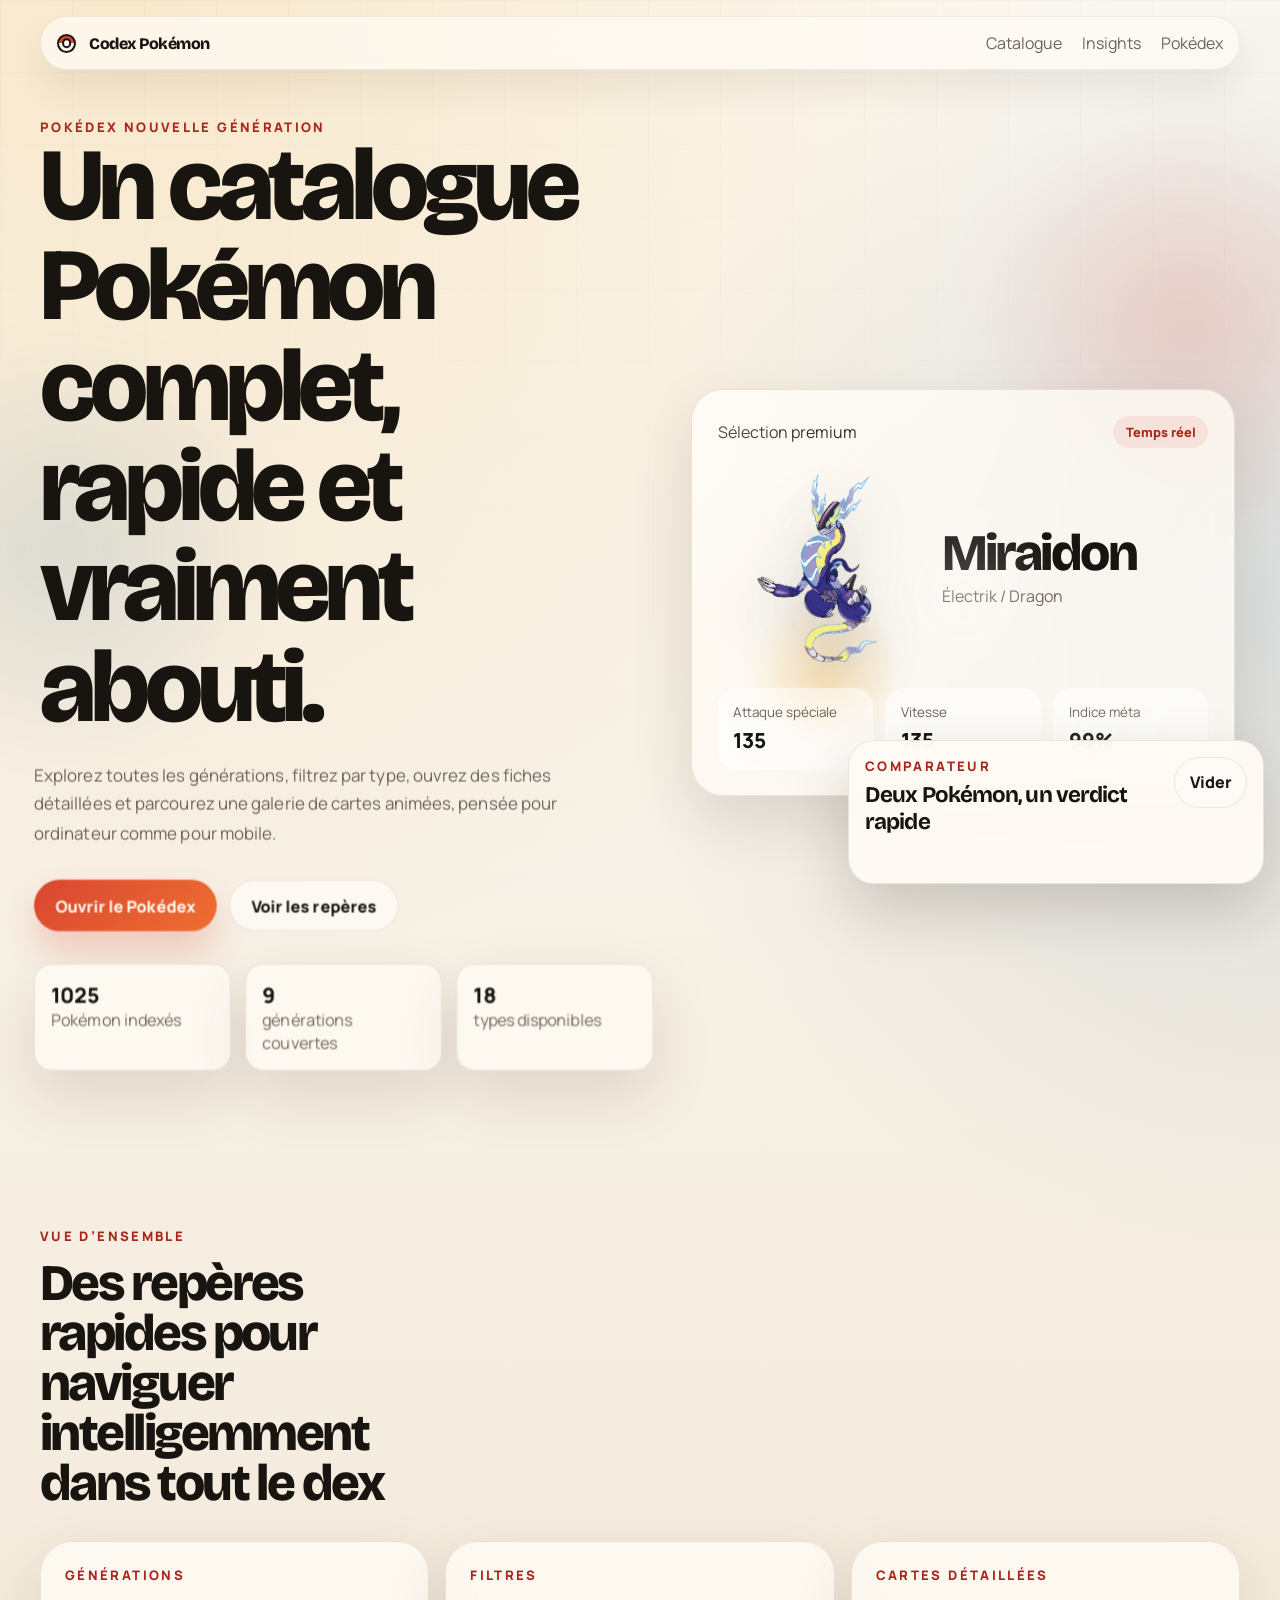
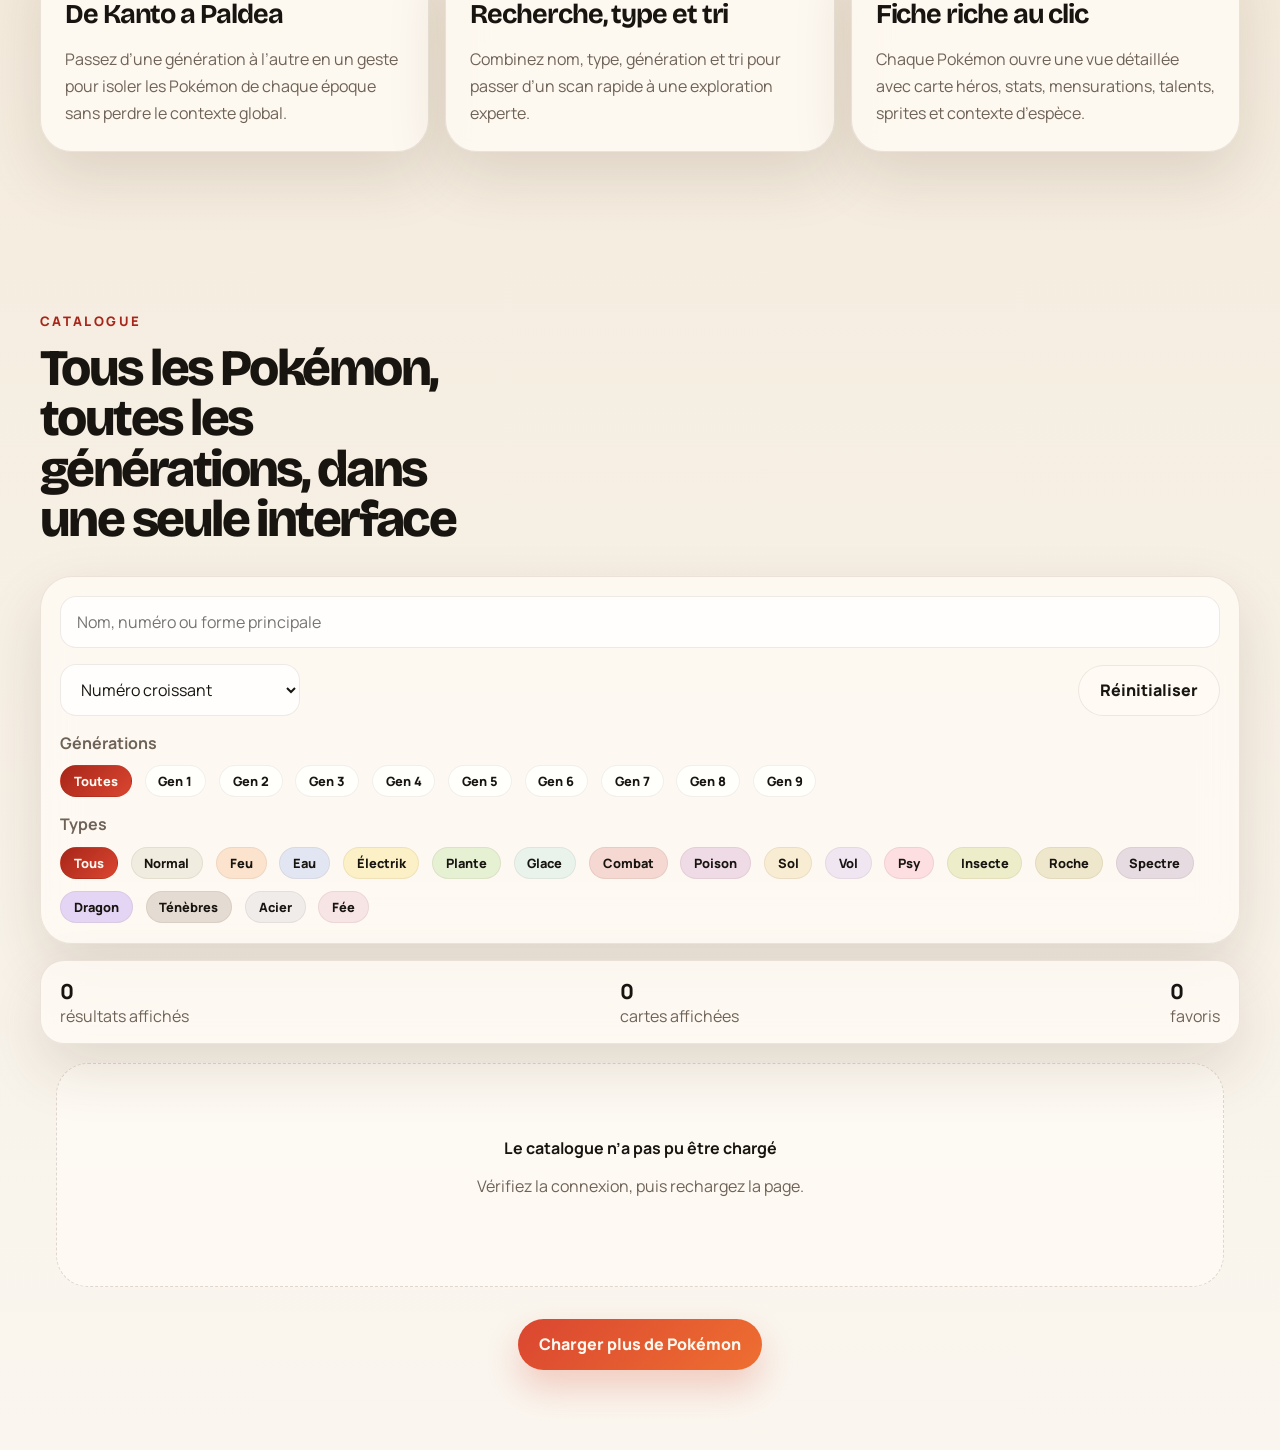
==== Codex/index.html @ c7357fcc "Add files via upload" ====
<!DOCTYPE html>
<html lang="fr">
  <head>
    <meta charset="UTF-8" />
    <meta name="viewport" content="width=device-width, initial-scale=1.0" />
    <title>Codex Pokémon</title>
    <meta
      name="description"
      content="Codex Pokémon est un Pokédex moderne, animé et responsive pour explorer tous les Pokémon de toutes les générations."
    />
    <link rel="preconnect" href="https://fonts.googleapis.com" />
    <link rel="preconnect" href="https://fonts.gstatic.com" crossorigin />
    <link
      href="https://fonts.googleapis.com/css2?family=Bricolage+Grotesque:wght@400;500;600;700;800&family=Manrope:wght@400;500;600;700;800&display=swap"
      rel="stylesheet"
    />
    <link rel="stylesheet" href="./styles.css" />
  </head>
  <body>
    <div class="page-shell">
      <div class="bg-orb orb-a" aria-hidden="true"></div>
      <div class="bg-orb orb-b" aria-hidden="true"></div>
      <div class="bg-mesh" aria-hidden="true"></div>

      <header class="topbar">
        <a class="brand" href="#hero" aria-label="Retour en haut">
          <span class="brand-ball" aria-hidden="true"></span>
          <span>Codex Pokémon</span>
        </a>

        <nav class="topnav" aria-label="Navigation principale">
          <a href="#catalogue">Catalogue</a>
          <a href="#insights">Insights</a>
          <a href="#pokedex-app">Pokédex</a>
        </nav>
      </header>

      <main>
        <section class="hero section" id="hero">
          <div class="hero-copy reveal">
            <p class="eyebrow">Pokédex nouvelle génération</p>
            <h1>Un catalogue Pokémon complet, rapide et vraiment abouti.</h1>
            <p class="hero-text">
              Explorez toutes les générations, filtrez par type, ouvrez des
              fiches détaillées et parcourez une galerie de cartes animées,
              pensée pour ordinateur comme pour mobile.
            </p>

            <div class="hero-actions">
              <a class="button button-primary" href="#pokedex-app">Ouvrir le Pokédex</a>
              <a class="button button-secondary" href="#insights">Voir les repères</a>
            </div>

            <div class="hero-metrics" id="hero-metrics">
              <article>
                <strong id="metric-total">1025</strong>
                <span>Pokémon indexés</span>
              </article>
              <article>
                <strong>9</strong>
                <span>générations couvertes</span>
              </article>
              <article>
                <strong>18</strong>
                <span>types disponibles</span>
              </article>
            </div>
          </div>

          <div class="hero-panel reveal reveal-delay">
            <div class="hero-card">
              <div class="hero-card-top">
                <p>Sélection premium</p>
                <span class="status-pill">Temps réel</span>
              </div>
              <div class="hero-feature">
                <img
                  id="hero-feature-art"
                  src="./assets/pokemon/1008.png"
                  alt="Miraidon"
                  loading="eager"
                  decoding="async"
                />
                <div>
                  <h2 id="hero-feature-name">Miraidon</h2>
                  <p id="hero-feature-types">Électrik / Dragon</p>
                </div>
              </div>
              <div class="hero-stats" id="hero-feature-stats">
                <div>
                  <span>Attaque spéciale</span>
                  <strong>135</strong>
                </div>
                <div>
                  <span>Vitesse</span>
                  <strong>135</strong>
                </div>
                <div>
                  <span>Indice méta</span>
                  <strong>99%</strong>
                </div>
              </div>
            </div>
          </div>
        </section>

        <section class="section insights" id="insights">
          <div class="section-heading reveal">
            <p class="eyebrow">Vue d’ensemble</p>
            <h2>Des repères rapides pour naviguer intelligemment dans tout le dex</h2>
          </div>

          <div class="insight-grid">
            <article class="insight-card reveal">
              <p class="insight-label">Générations</p>
              <h3>De Kanto a Paldea</h3>
              <p>
                Passez d’une génération à l’autre en un geste pour isoler les
                Pokémon de chaque époque sans perdre le contexte global.
              </p>
            </article>

            <article class="insight-card reveal reveal-delay">
              <p class="insight-label">Filtres</p>
              <h3>Recherche, type et tri</h3>
              <p>
                Combinez nom, type, génération et tri pour passer d’un scan
                rapide à une exploration experte.
              </p>
            </article>

            <article class="insight-card reveal reveal-long">
              <p class="insight-label">Cartes détaillées</p>
              <h3>Fiche riche au clic</h3>
              <p>
                Chaque Pokémon ouvre une vue détaillée avec carte héros, stats,
                mensurations, talents, sprites et contexte d’espèce.
              </p>
            </article>
          </div>
        </section>

        <section class="section pokedex-app" id="pokedex-app">
          <div class="section-heading reveal">
            <p class="eyebrow">Catalogue</p>
            <h2>Tous les Pokémon, toutes les générations, dans une seule interface</h2>
          </div>

          <div class="control-panel reveal" id="catalogue">
            <div class="search-bar">
              <label class="sr-only" for="search-input">Rechercher un Pokémon</label>
              <input
                id="search-input"
                type="search"
                placeholder="Nom, numéro ou forme principale"
                autocomplete="off"
              />
            </div>

            <div class="control-row">
              <div class="select-wrap">
                <label class="sr-only" for="sort-select">Trier</label>
                <select id="sort-select">
                  <option value="id-asc">Numéro croissant</option>
                  <option value="id-desc">Numéro décroissant</option>
                  <option value="name-asc">Nom A-Z</option>
                  <option value="name-desc">Nom Z-A</option>
                </select>
              </div>

              <button class="button button-secondary reset-button" id="reset-filters" type="button">
                Réinitialiser
              </button>
            </div>

            <div class="filter-group">
              <p>Générations</p>
              <div class="chip-row filter-row" id="generation-filters"></div>
            </div>

            <div class="filter-group">
              <p>Types</p>
              <div class="chip-row filter-row" id="type-filters"></div>
            </div>
          </div>

          <div class="results-bar reveal">
            <div>
              <strong id="results-count">0</strong>
              <span>résultats affichés</span>
            </div>
            <div>
              <strong id="visible-range">0</strong>
              <span>cartes affichées</span>
            </div>
            <div>
              <strong id="favorites-count">0</strong>
              <span>favoris</span>
            </div>
          </div>

          <div class="pokemon-grid" id="pokemon-grid" aria-live="polite"></div>

          <div class="load-more-wrap">
            <button class="button button-primary" id="load-more" type="button">
              Charger plus de Pokémon
            </button>
          </div>
        </section>
      </main>
    </div>

    <aside class="compare-panel" id="compare-panel" aria-live="polite">
      <div class="compare-head">
        <div>
          <p class="eyebrow">Comparateur</p>
          <h3>Deux Pokémon, un verdict rapide</h3>
        </div>
        <button class="button button-secondary compare-clear" id="compare-clear" type="button">
          Vider
        </button>
      </div>
      <div class="compare-slots" id="compare-slots"></div>
      <div class="compare-stats" id="compare-stats"></div>
    </aside>

    <dialog class="detail-modal" id="detail-modal">
      <button class="modal-close" id="modal-close" type="button" aria-label="Fermer la fiche">
        Fermer
      </button>

      <div class="modal-layout">
        <aside class="pokemon-card-showcase" id="pokemon-card-showcase">
          <div class="pokemon-card-frame">
            <div class="pokemon-card-gloss"></div>
            <div class="pokemon-card-topline">
              <span id="detail-card-id">#000</span>
              <span id="detail-card-gen">Gen 1</span>
            </div>
            <div class="pokemon-card-art">
              <img id="detail-art" src="" alt="" loading="lazy" decoding="async" />
            </div>
            <div class="pokemon-card-body">
              <h2 id="detail-name">Pokémon</h2>
              <div class="chip-row" id="detail-types"></div>
              <p id="detail-flavor">
                Chargement de la fiche détaillée en cours.
              </p>
            </div>
          </div>
        </aside>

        <section class="modal-content">
          <div class="modal-summary-grid">
            <article>
              <span>Taille</span>
              <strong id="detail-height">-</strong>
            </article>
            <article>
              <span>Poids</span>
              <strong id="detail-weight">-</strong>
            </article>
            <article>
              <span>Talents</span>
              <strong id="detail-abilities">-</strong>
            </article>
          </div>

          <div class="detail-block">
            <div class="detail-block-head">
              <h3>Statistiques</h3>
              <span id="detail-bst">BST 0</span>
            </div>
            <div class="stats-list" id="detail-stats"></div>
          </div>

          <div class="detail-block">
            <div class="detail-block-head">
              <h3>Capacités et contexte</h3>
              <span>Vue synthétique</span>
            </div>
            <div class="detail-grid">
              <article>
                <p class="mini-label">Expérience de base</p>
                <strong id="detail-exp">-</strong>
              </article>
              <article>
                <p class="mini-label">Taux de capture</p>
                <strong id="detail-capture">-</strong>
              </article>
              <article>
                <p class="mini-label">Habitat</p>
                <strong id="detail-habitat">-</strong>
              </article>
              <article>
                <p class="mini-label">Espèce principale</p>
                <strong id="detail-species">-</strong>
              </article>
            </div>
          </div>
        </section>
      </div>
    </dialog>

    <script src="./script.js"></script>
  </body>
</html>
---- Codex/styles.css ----
:root {
  --bg: #f5efe4;
  --bg-soft: #fbf7f2;
  --surface: rgba(255, 251, 245, 0.78);
  --surface-strong: rgba(255, 250, 244, 0.92);
  --stroke: rgba(88, 52, 34, 0.11);
  --text: #181511;
  --muted: #6f6358;
  --accent: #da4630;
  --accent-deep: #a82619;
  --gold: #efb347;
  --blue: #255d8f;
  --success: #2d8a55;
  --shadow: 0 24px 60px rgba(66, 35, 18, 0.13);
  --shadow-soft: 0 18px 36px rgba(66, 35, 18, 0.08);
  --radius-xl: 32px;
  --radius-lg: 24px;
  --radius-md: 18px;
  --radius-sm: 14px;
  --container: min(1200px, calc(100% - 2rem));
  --ease: cubic-bezier(0.2, 0.8, 0.2, 1);
  --duration: 220ms;
  --type-tint: rgba(239, 179, 71, 0.22);
}

* {
  box-sizing: border-box;
}

html {
  scroll-behavior: smooth;
}

body {
  margin: 0;
  min-height: 100dvh;
  font-family: "Manrope", sans-serif;
  color: var(--text);
  background:
    radial-gradient(circle at 10% 0%, rgba(239, 179, 71, 0.22), transparent 30%),
    radial-gradient(circle at 100% 20%, rgba(37, 93, 143, 0.14), transparent 24%),
    linear-gradient(180deg, #fbf8f2 0%, #f4ebdd 52%, #faf6ef 100%);
}

a {
  color: inherit;
  text-decoration: none;
}

button,
input,
select {
  font: inherit;
}

button,
[role="button"] {
  cursor: pointer;
}

img {
  display: block;
  max-width: 100%;
}

.sr-only {
  position: absolute;
  width: 1px;
  height: 1px;
  padding: 0;
  margin: -1px;
  overflow: hidden;
  clip: rect(0, 0, 0, 0);
  white-space: nowrap;
  border: 0;
}

.page-shell {
  position: relative;
  overflow: clip;
}

.bg-orb,
.bg-mesh {
  position: fixed;
  inset: auto;
  z-index: -1;
  pointer-events: none;
}

.bg-orb {
  width: 28rem;
  aspect-ratio: 1;
  border-radius: 50%;
  filter: blur(24px);
  opacity: 0.54;
}

.orb-a {
  top: 6rem;
  right: -8rem;
  background: radial-gradient(circle, rgba(218, 70, 48, 0.34), transparent 70%);
  animation: drift 18s ease-in-out infinite;
}

.orb-b {
  left: -10rem;
  bottom: 8rem;
  background: radial-gradient(circle, rgba(37, 93, 143, 0.25), transparent 70%);
  animation: drift 20s ease-in-out infinite reverse;
}

.bg-mesh {
  inset: 0;
  background-image:
    linear-gradient(rgba(24, 21, 17, 0.04) 1px, transparent 1px),
    linear-gradient(90deg, rgba(24, 21, 17, 0.04) 1px, transparent 1px);
  background-size: 72px 72px;
  mask-image: linear-gradient(180deg, rgba(0, 0, 0, 0.3), transparent 82%);
}

.topbar,
.section,
.load-more-wrap {
  width: var(--container);
  margin-inline: auto;
}

.topbar {
  position: sticky;
  top: 1rem;
  z-index: 20;
  display: flex;
  align-items: center;
  justify-content: space-between;
  gap: 1rem;
  margin-top: 1rem;
  padding: 0.95rem 1rem;
  border: 1px solid rgba(88, 52, 34, 0.08);
  border-radius: 999px;
  background: rgba(255, 251, 245, 0.7);
  backdrop-filter: blur(20px);
  box-shadow: var(--shadow-soft);
}

.brand {
  display: inline-flex;
  align-items: center;
  gap: 0.8rem;
  font-family: "Bricolage Grotesque", sans-serif;
  font-weight: 800;
  letter-spacing: -0.03em;
}

.brand-ball {
  position: relative;
  width: 1.2rem;
  height: 1.2rem;
  border-radius: 50%;
  background: linear-gradient(180deg, var(--accent) 0 48%, #faf7f2 48% 100%);
  border: 2px solid var(--text);
}

.brand-ball::after {
  content: "";
  position: absolute;
  top: 50%;
  left: 50%;
  width: 0.36rem;
  height: 0.36rem;
  transform: translate(-50%, -50%);
  border-radius: 50%;
  background: #faf7f2;
  border: 2px solid var(--text);
}

.topnav {
  display: flex;
  align-items: center;
  gap: 1.25rem;
}

.topnav a {
  color: var(--muted);
  transition: color var(--duration) var(--ease);
}

.topnav a:hover,
.topnav a:focus-visible {
  color: var(--text);
}

.section {
  padding: 5rem 0;
}

.hero {
  display: grid;
  grid-template-columns: 1.05fr 0.95fr;
  gap: 2rem;
  align-items: center;
  min-height: calc(100dvh - 7rem);
  padding-top: 3rem;
  perspective: 1400px;
}

.eyebrow,
.insight-label,
.mini-label {
  margin: 0;
  color: var(--accent-deep);
  font-size: 0.82rem;
  font-weight: 800;
  letter-spacing: 0.18em;
  text-transform: uppercase;
}

.hero h1,
.section-heading h2,
.hero-feature h2,
.pokemon-card-body h2 {
  margin: 0;
  font-family: "Bricolage Grotesque", sans-serif;
  font-weight: 800;
  letter-spacing: -0.05em;
  line-height: 0.98;
}

.hero h1 {
  max-width: 11ch;
  font-size: clamp(3.2rem, 8vw, 6.6rem);
}

.hero-text {
  max-width: 58ch;
  margin: 1.35rem 0 0;
  color: var(--muted);
  line-height: 1.7;
  font-size: 1.05rem;
}

.hero-actions,
.chip-row,
.control-row,
.results-bar {
  display: flex;
  align-items: center;
  gap: 0.8rem;
}

.hero-actions {
  flex-wrap: wrap;
  margin-top: 2rem;
}

.button {
  display: inline-flex;
  align-items: center;
  justify-content: center;
  min-height: 3.2rem;
  padding: 0.85rem 1.3rem;
  border: 0;
  border-radius: 999px;
  font-weight: 800;
  transition:
    transform var(--duration) var(--ease),
    box-shadow var(--duration) var(--ease),
    background var(--duration) var(--ease);
}

.button:hover,
.button:focus-visible {
  transform: translateY(-2px);
}

.button-primary {
  color: #fff8ef;
  background: linear-gradient(135deg, var(--accent) 0%, #ee6f31 100%);
  box-shadow: 0 18px 34px rgba(218, 70, 48, 0.24);
}

.button-secondary {
  color: var(--text);
  background: rgba(255, 251, 245, 0.8);
  border: 1px solid rgba(88, 52, 34, 0.1);
}

.hero-metrics {
  display: grid;
  grid-template-columns: repeat(3, minmax(0, 1fr));
  gap: 0.9rem;
  margin-top: 2rem;
}

.hero-metrics article,
.hero-card,
.insight-card,
.control-panel,
.results-bar,
.pokemon-card,
.detail-block,
.modal-summary-grid article {
  border: 1px solid var(--stroke);
  background: var(--surface);
  box-shadow: var(--shadow);
  backdrop-filter: blur(18px);
}

.hero-metrics article {
  padding: 1rem;
  border-radius: var(--radius-md);
}

.hero-metrics strong,
.results-bar strong,
.detail-grid strong {
  display: block;
  font-size: 1.3rem;
  font-weight: 800;
}

.hero-metrics span,
.results-bar span,
.modal-summary-grid span,
.detail-grid p {
  color: var(--muted);
}

.hero-panel {
  display: flex;
  justify-content: center;
  transform-style: preserve-3d;
}

.hero-copy {
  transform-style: preserve-3d;
  will-change: transform;
}

.hero-card {
  position: relative;
  width: min(34rem, 100%);
  padding: 1.6rem;
  border-radius: var(--radius-xl);
  overflow: hidden;
  transform-style: preserve-3d;
  will-change: transform;
}

.hero-card::before {
  content: "";
  position: absolute;
  inset: auto auto 10% 10%;
  width: 10rem;
  height: 10rem;
  border-radius: 50%;
  background: radial-gradient(circle, rgba(239, 179, 71, 0.34), transparent 70%);
}

.hero-card::after {
  content: "";
  position: absolute;
  inset: 0;
  background:
    linear-gradient(135deg, rgba(255, 255, 255, 0.36), transparent 28%, transparent 62%, rgba(255, 255, 255, 0.18)),
    radial-gradient(circle at var(--hero-spot-x, 50%) var(--hero-spot-y, 50%), rgba(255, 255, 255, 0.22), transparent 30%);
  pointer-events: none;
}

.hero-card-top {
  display: flex;
  align-items: center;
  justify-content: space-between;
  gap: 1rem;
}

.hero-card-top p,
.hero-feature p {
  margin: 0;
}

.status-pill,
.type-chip,
.gen-chip {
  display: inline-flex;
  align-items: center;
  justify-content: center;
  min-height: 2rem;
  padding: 0.35rem 0.8rem;
  border-radius: 999px;
  font-size: 0.8rem;
  font-weight: 800;
}

.status-pill {
  color: var(--accent-deep);
  background: rgba(218, 70, 48, 0.1);
}

.hero-feature {
  position: relative;
  display: grid;
  grid-template-columns: 13rem 1fr;
  align-items: center;
  gap: 1rem;
  margin-top: 1rem;
}

.hero-feature img {
  width: min(14rem, 100%);
  aspect-ratio: 1;
  object-fit: contain;
  filter: drop-shadow(0 24px 26px rgba(24, 21, 17, 0.18));
  animation: float-art 5s ease-in-out infinite;
  transform: translateZ(38px);
}

.hero-feature h2 {
  font-size: clamp(2.2rem, 4vw, 3.8rem);
  transform: translateZ(24px);
}

.hero-feature p {
  color: var(--muted);
  margin-top: 0.45rem;
}

.hero-card-top,
.hero-stats,
.hero-text,
.hero-actions,
.hero-metrics {
  transform: translateZ(14px);
}

.hero-stats {
  display: grid;
  grid-template-columns: repeat(3, minmax(0, 1fr));
  gap: 0.8rem;
  margin-top: 1rem;
}

.hero-stats div {
  padding: 0.95rem;
  border-radius: var(--radius-md);
  background: rgba(255, 255, 255, 0.5);
}

.hero-stats span {
  display: block;
  color: var(--muted);
  font-size: 0.84rem;
}

.hero-stats strong {
  display: block;
  margin-top: 0.35rem;
  font-size: 1.3rem;
  font-weight: 800;
}

.section-heading {
  display: grid;
  gap: 0.8rem;
  margin-bottom: 2rem;
}

.section-heading h2 {
  max-width: 13ch;
  font-size: clamp(2rem, 4vw, 4rem);
}

.insight-grid {
  display: grid;
  grid-template-columns: repeat(3, minmax(0, 1fr));
  gap: 1rem;
}

.insight-card {
  padding: 1.5rem;
  border-radius: var(--radius-xl);
}

.insight-card h3 {
  margin: 0.9rem 0 0.7rem;
  font-family: "Bricolage Grotesque", sans-serif;
  font-size: 1.7rem;
  letter-spacing: -0.04em;
}

.insight-card p:last-child {
  margin-bottom: 0;
  color: var(--muted);
  line-height: 1.7;
}

.control-panel {
  display: grid;
  gap: 1rem;
  padding: 1.2rem;
  border-radius: var(--radius-xl);
}

.search-bar input,
.select-wrap select {
  width: 100%;
  min-height: 3.25rem;
  padding: 0 1rem;
  border: 1px solid rgba(88, 52, 34, 0.1);
  border-radius: 1rem;
  background: rgba(255, 255, 255, 0.75);
  color: var(--text);
}

.control-row {
  justify-content: space-between;
  flex-wrap: wrap;
}

.select-wrap {
  min-width: 15rem;
}

.filter-group {
  display: grid;
  gap: 0.7rem;
}

.filter-group p {
  margin: 0;
  color: var(--muted);
  font-weight: 700;
}

.chip-row {
  flex-wrap: wrap;
}

.type-chip,
.gen-chip {
  border: 1px solid rgba(88, 52, 34, 0.08);
  background: rgba(255, 255, 255, 0.72);
  color: var(--text);
}

.gen-chip.active,
.type-chip.active {
  color: #fff9f1;
  background: linear-gradient(135deg, var(--accent-deep), var(--accent));
}

.results-bar {
  justify-content: space-between;
  margin-top: 1rem;
  padding: 1rem 1.2rem;
  border-radius: var(--radius-lg);
}

.pokemon-grid {
  width: var(--container);
  margin: 1.2rem auto 0;
  display: grid;
  grid-template-columns: repeat(4, minmax(0, 1fr));
  gap: 1rem;
}

.pokemon-card {
  position: relative;
  overflow: hidden;
  min-height: 24rem;
  padding: 1rem;
  border-radius: var(--radius-xl);
  transform-style: preserve-3d;
  transition:
    transform 260ms var(--ease),
    box-shadow 260ms var(--ease),
    border-color 260ms var(--ease);
  --spot-x: 50%;
  --spot-y: 50%;
  --card-accent: var(--type-tint);
  --card-accent-strong: rgba(218, 70, 48, 0.22);
}

.pokemon-card::before {
  content: "";
  position: absolute;
  inset: 0;
  background:
    radial-gradient(circle at var(--spot-x) var(--spot-y), rgba(255, 255, 255, 0.42), transparent 30%),
    linear-gradient(180deg, var(--card-accent-strong), transparent 56%);
  opacity: 0.72;
  transition: opacity 220ms var(--ease);
  pointer-events: none;
}

.pokemon-card:hover::before,
.pokemon-card:focus-visible::before {
  opacity: 1;
}

.pokemon-card:hover,
.pokemon-card:focus-visible {
  box-shadow: 0 28px 54px rgba(60, 31, 17, 0.18);
}

.pokemon-card-media {
  position: relative;
  display: grid;
  place-items: center;
  min-height: 12rem;
  margin-bottom: 1rem;
  border-radius: 1.4rem;
  background:
    radial-gradient(circle at 50% 18%, var(--card-accent), transparent 42%),
    linear-gradient(180deg, var(--card-accent-strong), rgba(255, 255, 255, 0.18));
  border: 1px solid rgba(255, 255, 255, 0.35);
}

.pokemon-card-media img {
  width: min(12rem, 78%);
  aspect-ratio: 1;
  object-fit: contain;
  filter: drop-shadow(0 18px 18px rgba(24, 21, 17, 0.14));
  transition: transform 260ms var(--ease);
}

.pokemon-card:hover .pokemon-card-media img,
.pokemon-card:focus-visible .pokemon-card-media img {
  transform: translateY(-6px) scale(1.05);
}

.pokemon-card::after {
  content: "";
  position: absolute;
  right: 1rem;
  bottom: 1rem;
  width: 6.5rem;
  height: 6.5rem;
  border-radius: 50%;
  background: radial-gradient(circle, var(--card-accent-strong), transparent 72%);
  opacity: 0.95;
  pointer-events: none;
}

.pokemon-card-head {
  display: flex;
  align-items: flex-start;
  justify-content: space-between;
  gap: 0.75rem;
}

.pokemon-card-id {
  color: var(--accent-deep);
  font-size: 0.8rem;
  font-weight: 800;
  letter-spacing: 0.16em;
  text-transform: uppercase;
}

.pokemon-card h3 {
  margin: 0.55rem 0 0;
  font-family: "Bricolage Grotesque", sans-serif;
  font-size: 1.65rem;
  letter-spacing: -0.04em;
}

.pokemon-card-meta,
.empty-state p,
.loading-state p {
  color: var(--muted);
}

.pokemon-card-meta {
  margin: 0.65rem 0 0;
  line-height: 1.65;
}

.pokemon-card-actions {
  display: flex;
  align-items: center;
  gap: 0.6rem;
  flex-wrap: wrap;
}

.pokemon-card-footer {
  display: flex;
  align-items: center;
  justify-content: space-between;
  gap: 0.8rem;
  margin-top: 1rem;
}

.pokemon-card-button {
  min-height: 2.6rem;
  padding: 0.6rem 0.95rem;
  border: 0;
  border-radius: 999px;
  background: rgba(255, 255, 255, 0.8);
  font-weight: 800;
}

.pokemon-card-button.is-favorite {
  color: #fff8ef;
  background: linear-gradient(135deg, var(--accent-deep), var(--accent));
}

.pokemon-card-button.is-compare {
  color: #fff8ef;
  background: linear-gradient(135deg, var(--blue), #4d85b7);
}

.loading-state,
.empty-state {
  width: var(--container);
  margin: 1.2rem auto 0;
  display: grid;
  place-items: center;
  min-height: 14rem;
  padding: 1.4rem;
  border-radius: var(--radius-xl);
  border: 1px dashed rgba(88, 52, 34, 0.18);
  background: rgba(255, 251, 245, 0.72);
  text-align: center;
}

.load-more-wrap {
  display: flex;
  justify-content: center;
  padding: 2rem 0 0;
}

.compare-panel {
  position: fixed;
  right: 1rem;
  bottom: 1rem;
  z-index: 30;
  width: min(26rem, calc(100% - 2rem));
  padding: 1rem;
  border-radius: 1.6rem;
  border: 1px solid var(--stroke);
  background: rgba(255, 250, 244, 0.94);
  box-shadow: 0 26px 60px rgba(46, 27, 18, 0.18);
  backdrop-filter: blur(18px);
}

.compare-panel[hidden] {
  display: none;
}

.compare-head {
  display: flex;
  align-items: flex-start;
  justify-content: space-between;
  gap: 1rem;
}

.compare-head h3 {
  margin: 0.4rem 0 0;
  font-family: "Bricolage Grotesque", sans-serif;
  font-size: 1.4rem;
  letter-spacing: -0.04em;
}

.compare-clear {
  min-height: 2.7rem;
  padding-inline: 0.9rem;
}

.compare-slots {
  display: grid;
  grid-template-columns: repeat(2, minmax(0, 1fr));
  gap: 0.8rem;
  margin-top: 1rem;
}

.compare-slot {
  min-height: 7rem;
  padding: 0.9rem;
  border-radius: 1.2rem;
  border: 1px dashed rgba(88, 52, 34, 0.18);
  background: rgba(255, 255, 255, 0.54);
}

.compare-slot strong {
  display: block;
  margin-top: 0.3rem;
  font-family: "Bricolage Grotesque", sans-serif;
  font-size: 1.2rem;
}

.compare-slot span,
.compare-empty {
  color: var(--muted);
}

.compare-stats {
  display: grid;
  gap: 0.75rem;
  margin-top: 1rem;
}

.compare-row {
  display: grid;
  grid-template-columns: minmax(0, 1fr) auto minmax(0, 1fr);
  align-items: center;
  gap: 0.7rem;
  font-size: 0.92rem;
}

.compare-row b {
  display: inline-flex;
  align-items: center;
  justify-content: center;
  min-width: 4rem;
  color: var(--muted);
}

.compare-value {
  display: flex;
  align-items: center;
  gap: 0.45rem;
}

.compare-value.right {
  justify-content: flex-end;
}

.compare-value.win {
  color: var(--success);
  font-weight: 800;
}

.compare-value.lose {
  opacity: 0.72;
}

.detail-modal {
  width: min(74rem, calc(100% - 1.5rem));
  padding: 1rem;
  border: 1px solid rgba(88, 52, 34, 0.1);
  border-radius: 2rem;
  background:
    linear-gradient(180deg, rgba(255, 251, 245, 0.97), rgba(246, 238, 229, 0.98)),
    linear-gradient(135deg, rgba(218, 70, 48, 0.06), rgba(37, 93, 143, 0.05));
  box-shadow: 0 30px 90px rgba(49, 29, 19, 0.26);
}

.detail-modal::backdrop {
  background: rgba(18, 16, 14, 0.48);
  backdrop-filter: blur(8px);
}

.modal-close {
  margin-left: auto;
  display: inline-flex;
  align-items: center;
  justify-content: center;
  min-height: 2.9rem;
  padding: 0.7rem 1rem;
  border: 0;
  border-radius: 999px;
  background: rgba(255, 255, 255, 0.84);
  font-weight: 800;
}

.modal-layout {
  display: grid;
  grid-template-columns: 0.95fr 1.05fr;
  gap: 1.2rem;
  padding-top: 0.75rem;
}

.pokemon-card-showcase {
  display: grid;
  place-items: center;
}

.pokemon-card-frame {
  position: relative;
  width: 100%;
  max-width: 28rem;
  min-height: 38rem;
  padding: 1rem;
  border-radius: 2rem;
  background:
    linear-gradient(180deg, rgba(255, 248, 234, 0.98), rgba(255, 239, 215, 0.98)),
    linear-gradient(135deg, rgba(239, 179, 71, 0.16), rgba(218, 70, 48, 0.1));
  border: 1px solid rgba(181, 124, 38, 0.26);
  box-shadow: 0 28px 64px rgba(66, 35, 18, 0.18);
  overflow: hidden;
}

.pokemon-card-gloss {
  position: absolute;
  inset: 0;
  background: linear-gradient(135deg, rgba(255, 255, 255, 0.55), transparent 36%, transparent 64%, rgba(255, 255, 255, 0.26));
  pointer-events: none;
}

.pokemon-card-topline {
  display: flex;
  align-items: center;
  justify-content: space-between;
  gap: 1rem;
  position: relative;
  z-index: 1;
  font-weight: 800;
}

.pokemon-card-art {
  position: relative;
  display: grid;
  place-items: center;
  min-height: 17rem;
  margin-top: 1rem;
  border-radius: 1.6rem;
  background:
    radial-gradient(circle at top, rgba(239, 179, 71, 0.28), transparent 44%),
    linear-gradient(180deg, rgba(255, 255, 255, 0.72), rgba(255, 255, 255, 0.22));
}

.pokemon-card-art img {
  width: min(18rem, 88%);
  aspect-ratio: 1;
  object-fit: contain;
  filter: drop-shadow(0 24px 24px rgba(24, 21, 17, 0.18));
}

.pokemon-card-body {
  position: relative;
  z-index: 1;
  margin-top: 1rem;
}

.pokemon-card-body h2 {
  font-size: clamp(2rem, 4vw, 3.8rem);
}

.pokemon-card-body p {
  margin: 1rem 0 0;
  color: var(--muted);
  line-height: 1.7;
}

.modal-content {
  display: grid;
  gap: 1rem;
}

.modal-summary-grid {
  display: grid;
  grid-template-columns: repeat(3, minmax(0, 1fr));
  gap: 0.8rem;
}

.modal-summary-grid article,
.detail-block {
  border-radius: var(--radius-lg);
}

.modal-summary-grid article {
  padding: 1rem;
}

.detail-block {
  padding: 1rem;
}

.detail-block-head {
  display: flex;
  align-items: center;
  justify-content: space-between;
  gap: 1rem;
  margin-bottom: 1rem;
}

.detail-block-head h3 {
  margin: 0;
  font-family: "Bricolage Grotesque", sans-serif;
  font-size: 1.4rem;
}

.detail-block-head span {
  color: var(--muted);
  font-weight: 700;
}

.stats-list {
  display: grid;
  gap: 0.8rem;
}

.stat-row {
  display: grid;
  grid-template-columns: 9rem minmax(0, 1fr) auto;
  align-items: center;
  gap: 0.8rem;
}

.stat-row span,
.stat-row strong {
  font-size: 0.95rem;
}

.stat-row span {
  color: var(--muted);
}

.stat-bar {
  height: 0.72rem;
  border-radius: 999px;
  overflow: hidden;
  background: rgba(88, 52, 34, 0.08);
}

.stat-bar i {
  display: block;
  height: 100%;
  border-radius: inherit;
  background: linear-gradient(90deg, var(--accent), var(--gold));
}

.detail-grid {
  display: grid;
  grid-template-columns: repeat(2, minmax(0, 1fr));
  gap: 0.8rem;
}

.detail-grid article {
  padding: 1rem;
  border-radius: var(--radius-md);
  background: rgba(255, 255, 255, 0.55);
  border: 1px solid rgba(88, 52, 34, 0.08);
}

.detail-grid strong {
  margin-top: 0.4rem;
}

.reveal {
  opacity: 0;
  transform: translateY(22px);
  transition:
    opacity 520ms var(--ease),
    transform 520ms var(--ease);
}

.reveal.is-visible {
  opacity: 1;
  transform: translateY(0);
}

.reveal-delay {
  transition-delay: 80ms;
}

.reveal-long {
  transition-delay: 140ms;
}

.type-normal { background: rgba(168, 167, 122, 0.16); }
.type-fire { background: rgba(238, 129, 48, 0.18); }
.type-water { background: rgba(99, 144, 240, 0.18); }
.type-electric { background: rgba(247, 208, 44, 0.22); }
.type-grass { background: rgba(122, 199, 76, 0.18); }
.type-ice { background: rgba(150, 217, 214, 0.2); }
.type-fighting { background: rgba(194, 46, 40, 0.16); }
.type-poison { background: rgba(163, 62, 161, 0.16); }
.type-ground { background: rgba(226, 191, 101, 0.22); }
.type-flying { background: rgba(169, 143, 243, 0.18); }
.type-psychic { background: rgba(249, 85, 135, 0.16); }
.type-bug { background: rgba(166, 185, 26, 0.18); }
.type-rock { background: rgba(182, 161, 54, 0.2); }
.type-ghost { background: rgba(115, 87, 151, 0.18); }
.type-dragon { background: rgba(111, 53, 252, 0.18); }
.type-dark { background: rgba(112, 87, 70, 0.18); }
.type-steel { background: rgba(183, 183, 206, 0.2); }
.type-fairy { background: rgba(214, 133, 173, 0.18); }

.card-type-normal { --card-accent: rgba(168, 167, 122, 0.42); --card-accent-strong: rgba(168, 167, 122, 0.28); }
.card-type-fire { --card-accent: rgba(238, 129, 48, 0.54); --card-accent-strong: rgba(238, 129, 48, 0.34); }
.card-type-water { --card-accent: rgba(99, 144, 240, 0.5); --card-accent-strong: rgba(99, 144, 240, 0.32); }
.card-type-electric { --card-accent: rgba(247, 208, 44, 0.6); --card-accent-strong: rgba(247, 208, 44, 0.34); }
.card-type-grass { --card-accent: rgba(122, 199, 76, 0.5); --card-accent-strong: rgba(122, 199, 76, 0.32); }
.card-type-ice { --card-accent: rgba(150, 217, 214, 0.52); --card-accent-strong: rgba(150, 217, 214, 0.32); }
.card-type-fighting { --card-accent: rgba(194, 46, 40, 0.5); --card-accent-strong: rgba(194, 46, 40, 0.32); }
.card-type-poison { --card-accent: rgba(163, 62, 161, 0.48); --card-accent-strong: rgba(163, 62, 161, 0.3); }
.card-type-ground { --card-accent: rgba(226, 191, 101, 0.54); --card-accent-strong: rgba(226, 191, 101, 0.34); }
.card-type-flying { --card-accent: rgba(169, 143, 243, 0.48); --card-accent-strong: rgba(169, 143, 243, 0.3); }
.card-type-psychic { --card-accent: rgba(249, 85, 135, 0.48); --card-accent-strong: rgba(249, 85, 135, 0.3); }
.card-type-bug { --card-accent: rgba(166, 185, 26, 0.5); --card-accent-strong: rgba(166, 185, 26, 0.3); }
.card-type-rock { --card-accent: rgba(182, 161, 54, 0.5); --card-accent-strong: rgba(182, 161, 54, 0.3); }
.card-type-ghost { --card-accent: rgba(115, 87, 151, 0.48); --card-accent-strong: rgba(115, 87, 151, 0.3); }
.card-type-dragon { --card-accent: rgba(111, 53, 252, 0.5); --card-accent-strong: rgba(111, 53, 252, 0.32); }
.card-type-dark { --card-accent: rgba(112, 87, 70, 0.48); --card-accent-strong: rgba(112, 87, 70, 0.3); }
.card-type-steel { --card-accent: rgba(183, 183, 206, 0.52); --card-accent-strong: rgba(183, 183, 206, 0.32); }
.card-type-fairy { --card-accent: rgba(214, 133, 173, 0.48); --card-accent-strong: rgba(214, 133, 173, 0.3); }

:focus-visible {
  outline: 3px solid rgba(37, 93, 143, 0.42);
  outline-offset: 3px;
}

@keyframes drift {
  0%,
  100% { transform: translate3d(0, 0, 0); }
  50% { transform: translate3d(0, -12px, 0); }
}

@keyframes float-art {
  0%,
  100% { transform: translateY(0); }
  50% { transform: translateY(-8px); }
}

@media (max-width: 1100px) {
  .pokemon-grid {
    grid-template-columns: repeat(3, minmax(0, 1fr));
  }
}

@media (max-width: 960px) {
  .hero,
  .insight-grid,
  .modal-layout {
    grid-template-columns: 1fr;
  }

  .hero {
    min-height: auto;
  }

  .hero h1,
  .section-heading h2 {
    max-width: none;
  }

  .hero-feature {
    grid-template-columns: 1fr;
    text-align: center;
  }

  .hero-feature img {
    margin-inline: auto;
  }

  .hero-stats,
  .modal-summary-grid,
  .detail-grid {
    grid-template-columns: repeat(2, minmax(0, 1fr));
  }

  .pokemon-grid {
    grid-template-columns: repeat(2, minmax(0, 1fr));
  }
}

@media (max-width: 760px) {
  .topbar {
    border-radius: 1.4rem;
    padding: 0.8rem 0.9rem;
  }

  .topnav {
    display: none;
  }

  .section {
    padding: 4rem 0;
  }

  .hero h1 {
    font-size: clamp(2.8rem, 14vw, 4.6rem);
  }

  .hero-metrics,
  .hero-stats,
  .results-bar,
  .modal-summary-grid,
  .detail-grid {
    grid-template-columns: 1fr;
  }

  .results-bar {
    align-items: flex-start;
    flex-direction: column;
  }

  .control-row {
    align-items: stretch;
    flex-direction: column;
  }

  .select-wrap {
    min-width: 0;
  }

  .pokemon-grid {
    grid-template-columns: 1fr;
  }

  .compare-panel {
    left: 1rem;
    right: 1rem;
    width: auto;
  }

  .compare-slots,
  .compare-row {
    grid-template-columns: 1fr;
  }

  .stat-row {
    grid-template-columns: 1fr;
  }

  .pokemon-card-frame {
    min-height: auto;
  }
}

@media (prefers-reduced-motion: reduce) {
  html {
    scroll-behavior: auto;
  }

  *,
  *::before,
  *::after {
    animation: none !important;
    transition-duration: 0.01ms !important;
    transition-delay: 0ms !important;
  }

  .reveal {
    opacity: 1;
    transform: none;
  }
}
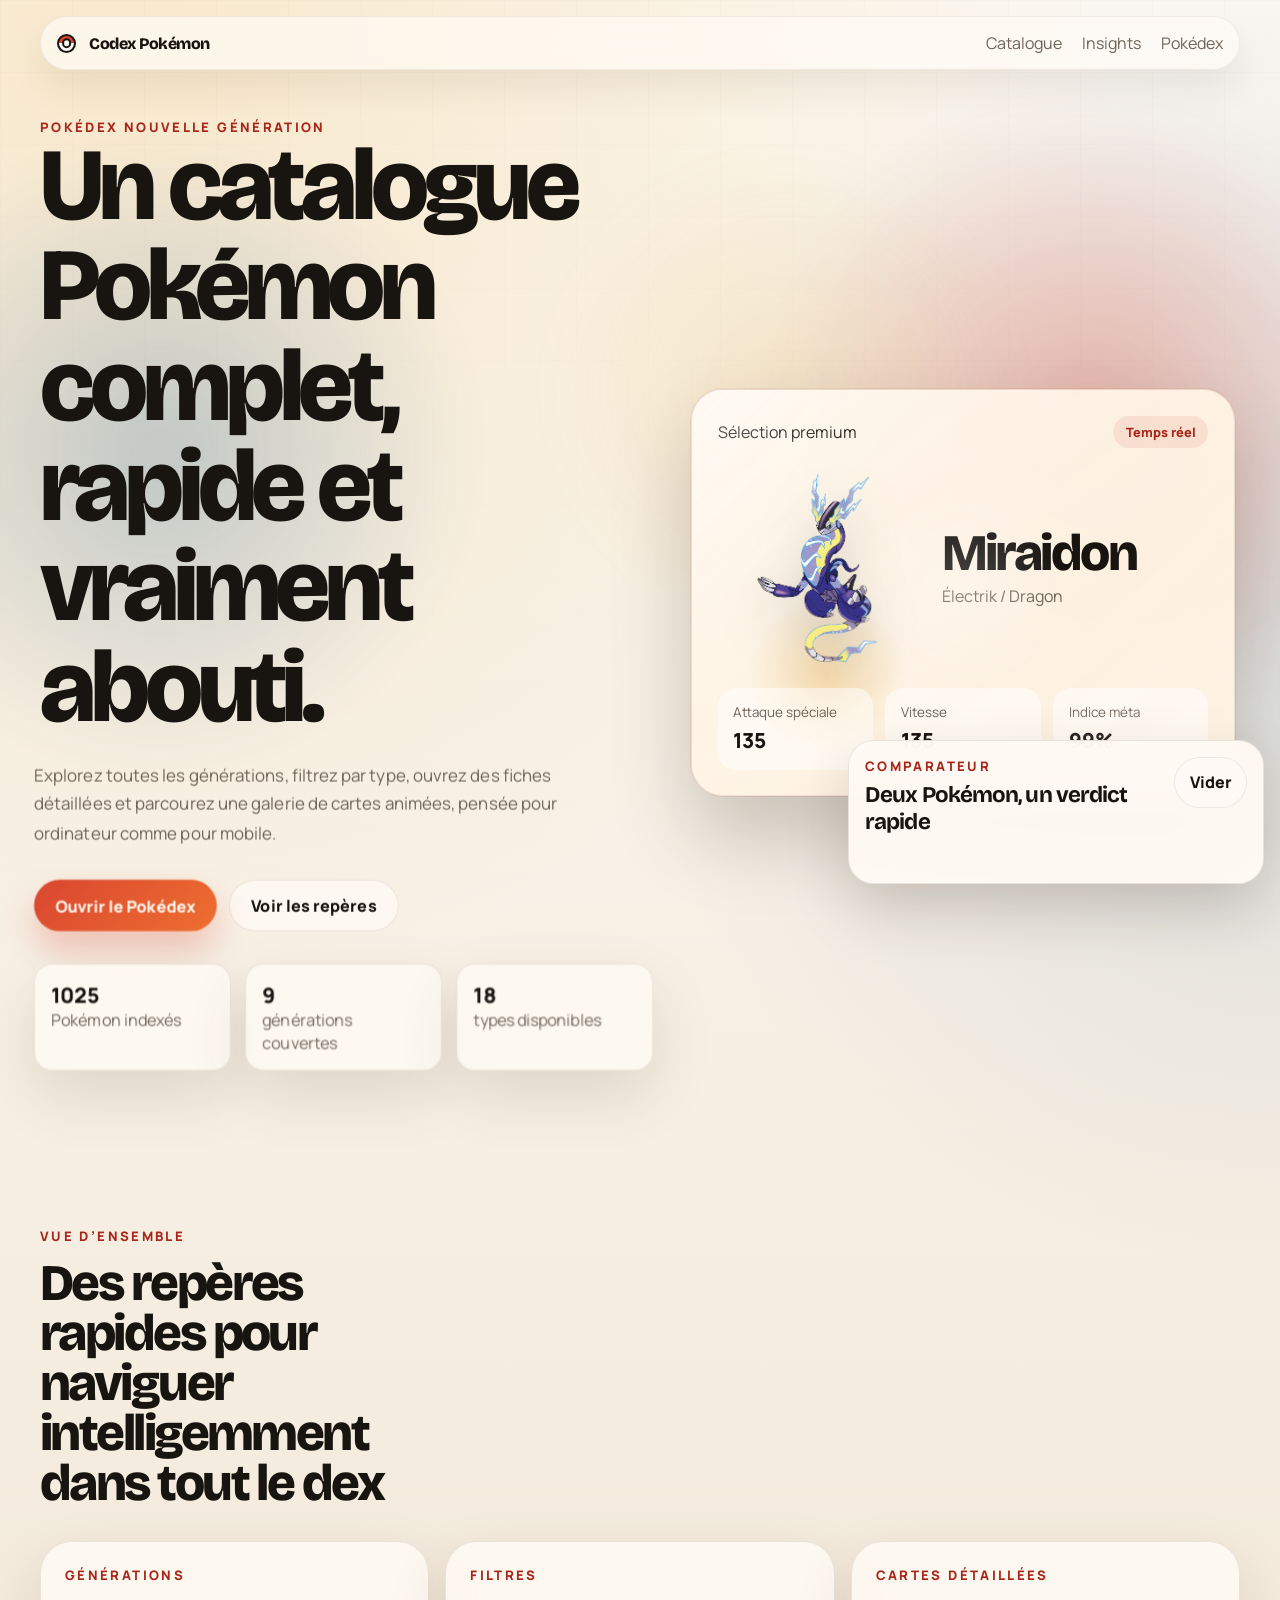
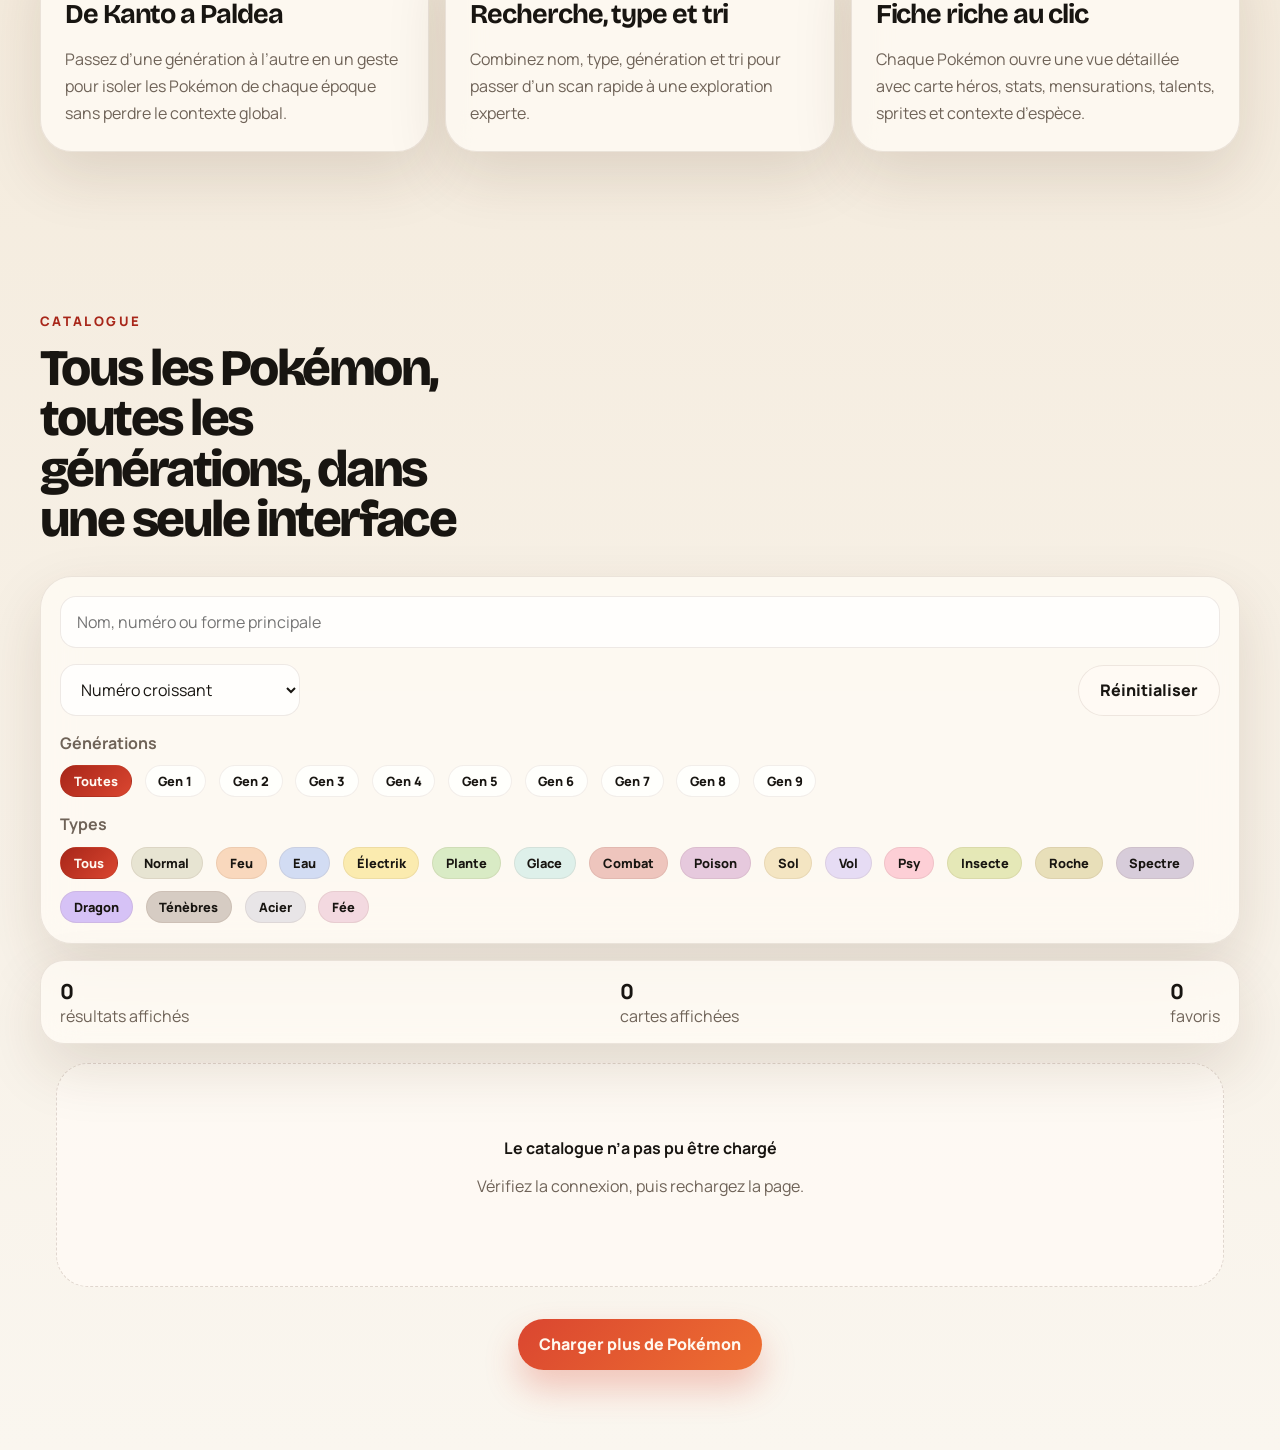
==== commit 275033f8: "feat: enhance UI/UX — vibrant type-based design, mobile FAB, swipe gestures Inspired by UI/UX Pro Ma" ====
--- a/Codex/index.html
+++ b/Codex/index.html
@@ -20,6 +20,7 @@
     <div class="page-shell">
       <div class="bg-orb orb-a" aria-hidden="true"></div>
       <div class="bg-orb orb-b" aria-hidden="true"></div>
+      <div class="bg-orb orb-c" aria-hidden="true"></div>
       <div class="bg-mesh" aria-hidden="true"></div>
 
       <header class="topbar">
@@ -302,6 +303,12 @@
       </div>
     </dialog>
 
+    <button class="fab-filter" id="fab-filter" type="button" aria-label="Filtres et recherche">
+      <svg width="22" height="22" viewBox="0 0 24 24" fill="none" stroke="currentColor" stroke-width="2.5" stroke-linecap="round" stroke-linejoin="round" aria-hidden="true">
+        <circle cx="11" cy="11" r="8"/><line x1="21" y1="21" x2="16.65" y2="16.65"/>
+      </svg>
+    </button>
+
     <script src="./script.js"></script>
   </body>
 </html>
--- a/Codex/styles.css
+++ b/Codex/styles.css
@@ -21,6 +21,7 @@
   --ease: cubic-bezier(0.2, 0.8, 0.2, 1);
   --duration: 220ms;
   --type-tint: rgba(239, 179, 71, 0.22);
+  --accent-glow: rgba(218, 70, 48, 0.32);
 }
 
 * {
@@ -99,15 +100,28 @@
 .orb-a {
   top: 6rem;
   right: -8rem;
-  background: radial-gradient(circle, rgba(218, 70, 48, 0.34), transparent 70%);
+  width: 40rem;
+  background: radial-gradient(circle, rgba(218, 70, 48, 0.46), transparent 70%);
   animation: drift 18s ease-in-out infinite;
+  opacity: 0.72;
 }
 
 .orb-b {
   left: -10rem;
   bottom: 8rem;
-  background: radial-gradient(circle, rgba(37, 93, 143, 0.25), transparent 70%);
+  width: 40rem;
+  background: radial-gradient(circle, rgba(37, 93, 143, 0.36), transparent 70%);
   animation: drift 20s ease-in-out infinite reverse;
+  opacity: 0.72;
+}
+
+.orb-c {
+  right: 20%;
+  bottom: 30%;
+  width: 30rem;
+  background: radial-gradient(circle, rgba(239, 179, 71, 0.30), transparent 70%);
+  animation: drift 22s ease-in-out infinite;
+  opacity: 0.55;
 }
 
 .bg-mesh {
@@ -276,7 +290,27 @@
 .button-primary {
   color: #fff8ef;
   background: linear-gradient(135deg, var(--accent) 0%, #ee6f31 100%);
-  box-shadow: 0 18px 34px rgba(218, 70, 48, 0.24);
+  box-shadow: 0 18px 34px rgba(218, 70, 48, 0.28);
+  position: relative;
+  overflow: hidden;
+}
+
+.button-primary::after {
+  content: '';
+  position: absolute;
+  inset: 0;
+  background: linear-gradient(105deg, transparent 35%, rgba(255, 255, 255, 0.30) 50%, transparent 65%);
+  background-size: 200% auto;
+  border-radius: inherit;
+  opacity: 0;
+  transition: opacity 180ms;
+  pointer-events: none;
+}
+
+.button-primary:hover::after,
+.button-primary:focus-visible::after {
+  opacity: 1;
+  animation: shimmer-badge 0.65s linear;
 }
 
 .button-secondary {
@@ -345,6 +379,9 @@
   overflow: hidden;
   transform-style: preserve-3d;
   will-change: transform;
+  box-shadow: 0 40px 80px rgba(66, 35, 18, 0.22), 0 0 0 1px rgba(218, 70, 48, 0.10);
+  background: linear-gradient(145deg, rgba(255, 248, 238, 0.94) 0%, rgba(255, 240, 220, 0.90) 100%);
+  backdrop-filter: blur(22px);
 }
 
 .hero-card::before {
@@ -579,6 +616,7 @@
   --spot-y: 50%;
   --card-accent: var(--type-tint);
   --card-accent-strong: rgba(218, 70, 48, 0.22);
+  border-top: 2px solid var(--type-border, rgba(88, 52, 34, 0.11));
 }
 
 .pokemon-card::before {
@@ -600,7 +638,9 @@
 
 .pokemon-card:hover,
 .pokemon-card:focus-visible {
-  box-shadow: 0 28px 54px rgba(60, 31, 17, 0.18);
+  box-shadow:
+    0 28px 54px rgba(60, 31, 17, 0.18),
+    0 8px 32px var(--type-glow, var(--accent-glow));
 }
 
 .pokemon-card-media {
@@ -621,12 +661,17 @@
   aspect-ratio: 1;
   object-fit: contain;
   filter: drop-shadow(0 18px 18px rgba(24, 21, 17, 0.14));
-  transition: transform 260ms var(--ease);
+  transition: transform 260ms var(--ease), filter 260ms var(--ease);
 }
 
 .pokemon-card:hover .pokemon-card-media img,
 .pokemon-card:focus-visible .pokemon-card-media img {
   transform: translateY(-6px) scale(1.05);
+  filter: drop-shadow(0 22px 20px var(--type-glow, rgba(24, 21, 17, 0.20)));
+}
+
+.pokemon-card.fav-swipe {
+  animation: fav-flash 0.55s var(--ease);
 }
 
 .pokemon-card::after {
@@ -1018,6 +1063,9 @@
   height: 100%;
   border-radius: inherit;
   background: linear-gradient(90deg, var(--accent), var(--gold));
+  width: 0%;
+  animation: fill-bar 700ms var(--ease) forwards;
+  animation-delay: var(--bar-delay, 0ms);
 }
 
 .detail-grid {
@@ -1058,43 +1106,43 @@
   transition-delay: 140ms;
 }
 
-.type-normal { background: rgba(168, 167, 122, 0.16); }
-.type-fire { background: rgba(238, 129, 48, 0.18); }
-.type-water { background: rgba(99, 144, 240, 0.18); }
-.type-electric { background: rgba(247, 208, 44, 0.22); }
-.type-grass { background: rgba(122, 199, 76, 0.18); }
-.type-ice { background: rgba(150, 217, 214, 0.2); }
-.type-fighting { background: rgba(194, 46, 40, 0.16); }
-.type-poison { background: rgba(163, 62, 161, 0.16); }
-.type-ground { background: rgba(226, 191, 101, 0.22); }
-.type-flying { background: rgba(169, 143, 243, 0.18); }
-.type-psychic { background: rgba(249, 85, 135, 0.16); }
-.type-bug { background: rgba(166, 185, 26, 0.18); }
-.type-rock { background: rgba(182, 161, 54, 0.2); }
-.type-ghost { background: rgba(115, 87, 151, 0.18); }
-.type-dragon { background: rgba(111, 53, 252, 0.18); }
-.type-dark { background: rgba(112, 87, 70, 0.18); }
-.type-steel { background: rgba(183, 183, 206, 0.2); }
-.type-fairy { background: rgba(214, 133, 173, 0.18); }
-
-.card-type-normal { --card-accent: rgba(168, 167, 122, 0.42); --card-accent-strong: rgba(168, 167, 122, 0.28); }
-.card-type-fire { --card-accent: rgba(238, 129, 48, 0.54); --card-accent-strong: rgba(238, 129, 48, 0.34); }
-.card-type-water { --card-accent: rgba(99, 144, 240, 0.5); --card-accent-strong: rgba(99, 144, 240, 0.32); }
-.card-type-electric { --card-accent: rgba(247, 208, 44, 0.6); --card-accent-strong: rgba(247, 208, 44, 0.34); }
-.card-type-grass { --card-accent: rgba(122, 199, 76, 0.5); --card-accent-strong: rgba(122, 199, 76, 0.32); }
-.card-type-ice { --card-accent: rgba(150, 217, 214, 0.52); --card-accent-strong: rgba(150, 217, 214, 0.32); }
-.card-type-fighting { --card-accent: rgba(194, 46, 40, 0.5); --card-accent-strong: rgba(194, 46, 40, 0.32); }
-.card-type-poison { --card-accent: rgba(163, 62, 161, 0.48); --card-accent-strong: rgba(163, 62, 161, 0.3); }
-.card-type-ground { --card-accent: rgba(226, 191, 101, 0.54); --card-accent-strong: rgba(226, 191, 101, 0.34); }
-.card-type-flying { --card-accent: rgba(169, 143, 243, 0.48); --card-accent-strong: rgba(169, 143, 243, 0.3); }
-.card-type-psychic { --card-accent: rgba(249, 85, 135, 0.48); --card-accent-strong: rgba(249, 85, 135, 0.3); }
-.card-type-bug { --card-accent: rgba(166, 185, 26, 0.5); --card-accent-strong: rgba(166, 185, 26, 0.3); }
-.card-type-rock { --card-accent: rgba(182, 161, 54, 0.5); --card-accent-strong: rgba(182, 161, 54, 0.3); }
-.card-type-ghost { --card-accent: rgba(115, 87, 151, 0.48); --card-accent-strong: rgba(115, 87, 151, 0.3); }
-.card-type-dragon { --card-accent: rgba(111, 53, 252, 0.5); --card-accent-strong: rgba(111, 53, 252, 0.32); }
-.card-type-dark { --card-accent: rgba(112, 87, 70, 0.48); --card-accent-strong: rgba(112, 87, 70, 0.3); }
-.card-type-steel { --card-accent: rgba(183, 183, 206, 0.52); --card-accent-strong: rgba(183, 183, 206, 0.32); }
-.card-type-fairy { --card-accent: rgba(214, 133, 173, 0.48); --card-accent-strong: rgba(214, 133, 173, 0.3); }
+.type-normal   { background: rgba(168, 167, 122, 0.26); }
+.type-fire     { background: rgba(238, 129, 48, 0.28); }
+.type-water    { background: rgba(99, 144, 240, 0.28); }
+.type-electric { background: rgba(247, 208, 44, 0.34); }
+.type-grass    { background: rgba(122, 199, 76, 0.28); }
+.type-ice      { background: rgba(150, 217, 214, 0.30); }
+.type-fighting { background: rgba(194, 46, 40, 0.26); }
+.type-poison   { background: rgba(163, 62, 161, 0.26); }
+.type-ground   { background: rgba(226, 191, 101, 0.34); }
+.type-flying   { background: rgba(169, 143, 243, 0.28); }
+.type-psychic  { background: rgba(249, 85, 135, 0.26); }
+.type-bug      { background: rgba(166, 185, 26, 0.28); }
+.type-rock     { background: rgba(182, 161, 54, 0.30); }
+.type-ghost    { background: rgba(115, 87, 151, 0.28); }
+.type-dragon   { background: rgba(111, 53, 252, 0.28); }
+.type-dark     { background: rgba(112, 87, 70, 0.28); }
+.type-steel    { background: rgba(183, 183, 206, 0.30); }
+.type-fairy    { background: rgba(214, 133, 173, 0.28); }
+
+.card-type-normal   { --card-accent: rgba(168, 167, 122, 0.42); --card-accent-strong: rgba(168, 167, 122, 0.28); --type-glow: rgba(168, 167, 122, 0.36); --type-border: rgba(168, 167, 122, 0.44); }
+.card-type-fire     { --card-accent: rgba(238, 129, 48, 0.54);  --card-accent-strong: rgba(238, 129, 48, 0.34);  --type-glow: rgba(238, 129, 48, 0.42);  --type-border: rgba(238, 129, 48, 0.50); }
+.card-type-water    { --card-accent: rgba(99, 144, 240, 0.50);  --card-accent-strong: rgba(99, 144, 240, 0.32);  --type-glow: rgba(99, 144, 240, 0.40);  --type-border: rgba(99, 144, 240, 0.48); }
+.card-type-electric { --card-accent: rgba(247, 208, 44, 0.60);  --card-accent-strong: rgba(247, 208, 44, 0.34);  --type-glow: rgba(247, 208, 44, 0.44);  --type-border: rgba(247, 208, 44, 0.54); }
+.card-type-grass    { --card-accent: rgba(122, 199, 76, 0.50);  --card-accent-strong: rgba(122, 199, 76, 0.32);  --type-glow: rgba(122, 199, 76, 0.40);  --type-border: rgba(122, 199, 76, 0.48); }
+.card-type-ice      { --card-accent: rgba(150, 217, 214, 0.52); --card-accent-strong: rgba(150, 217, 214, 0.32); --type-glow: rgba(150, 217, 214, 0.40); --type-border: rgba(150, 217, 214, 0.48); }
+.card-type-fighting { --card-accent: rgba(194, 46, 40, 0.50);   --card-accent-strong: rgba(194, 46, 40, 0.32);   --type-glow: rgba(194, 46, 40, 0.40);   --type-border: rgba(194, 46, 40, 0.48); }
+.card-type-poison   { --card-accent: rgba(163, 62, 161, 0.48);  --card-accent-strong: rgba(163, 62, 161, 0.30);  --type-glow: rgba(163, 62, 161, 0.38);  --type-border: rgba(163, 62, 161, 0.46); }
+.card-type-ground   { --card-accent: rgba(226, 191, 101, 0.54); --card-accent-strong: rgba(226, 191, 101, 0.34); --type-glow: rgba(226, 191, 101, 0.42); --type-border: rgba(226, 191, 101, 0.52); }
+.card-type-flying   { --card-accent: rgba(169, 143, 243, 0.48); --card-accent-strong: rgba(169, 143, 243, 0.30); --type-glow: rgba(169, 143, 243, 0.38); --type-border: rgba(169, 143, 243, 0.46); }
+.card-type-psychic  { --card-accent: rgba(249, 85, 135, 0.48);  --card-accent-strong: rgba(249, 85, 135, 0.30);  --type-glow: rgba(249, 85, 135, 0.38);  --type-border: rgba(249, 85, 135, 0.46); }
+.card-type-bug      { --card-accent: rgba(166, 185, 26, 0.50);  --card-accent-strong: rgba(166, 185, 26, 0.30);  --type-glow: rgba(166, 185, 26, 0.40);  --type-border: rgba(166, 185, 26, 0.48); }
+.card-type-rock     { --card-accent: rgba(182, 161, 54, 0.50);  --card-accent-strong: rgba(182, 161, 54, 0.30);  --type-glow: rgba(182, 161, 54, 0.40);  --type-border: rgba(182, 161, 54, 0.48); }
+.card-type-ghost    { --card-accent: rgba(115, 87, 151, 0.48);  --card-accent-strong: rgba(115, 87, 151, 0.30);  --type-glow: rgba(115, 87, 151, 0.38);  --type-border: rgba(115, 87, 151, 0.46); }
+.card-type-dragon   { --card-accent: rgba(111, 53, 252, 0.50);  --card-accent-strong: rgba(111, 53, 252, 0.32);  --type-glow: rgba(111, 53, 252, 0.40);  --type-border: rgba(111, 53, 252, 0.48); }
+.card-type-dark     { --card-accent: rgba(112, 87, 70, 0.48);   --card-accent-strong: rgba(112, 87, 70, 0.30);   --type-glow: rgba(112, 87, 70, 0.38);   --type-border: rgba(112, 87, 70, 0.46); }
+.card-type-steel    { --card-accent: rgba(183, 183, 206, 0.52); --card-accent-strong: rgba(183, 183, 206, 0.32); --type-glow: rgba(183, 183, 206, 0.40); --type-border: rgba(183, 183, 206, 0.48); }
+.card-type-fairy    { --card-accent: rgba(214, 133, 173, 0.48); --card-accent-strong: rgba(214, 133, 173, 0.30); --type-glow: rgba(214, 133, 173, 0.38); --type-border: rgba(214, 133, 173, 0.46); }
 
 :focus-visible {
   outline: 3px solid rgba(37, 93, 143, 0.42);
@@ -1111,6 +1159,49 @@
   0%,
   100% { transform: translateY(0); }
   50% { transform: translateY(-8px); }
+}
+
+@keyframes shimmer-badge {
+  0%   { background-position: -200% center; }
+  100% { background-position: 200% center; }
+}
+
+@keyframes fill-bar {
+  to { width: var(--bar-fill, 0%); }
+}
+
+@keyframes fav-flash {
+  0%   { box-shadow: 0 0 0 0 rgba(239, 179, 71, 0.70), var(--shadow); }
+  60%  { box-shadow: 0 0 0 18px rgba(239, 179, 71, 0.00), var(--shadow); }
+  100% { box-shadow: 0 0 0 0 rgba(239, 179, 71, 0.00), var(--shadow); }
+}
+
+/* === FAB mobile === */
+.fab-filter {
+  display: none;
+  position: fixed;
+  bottom: 1.5rem;
+  right: 1.5rem;
+  z-index: 30;
+  width: 3.6rem;
+  height: 3.6rem;
+  border-radius: 50%;
+  border: 0;
+  background: linear-gradient(135deg, var(--accent) 0%, #ee6f31 100%);
+  color: #fff8ef;
+  box-shadow: 0 8px 24px rgba(218, 70, 48, 0.42), 0 2px 8px rgba(218, 70, 48, 0.22);
+  transition: transform 220ms var(--ease), box-shadow 220ms var(--ease);
+  align-items: center;
+  justify-content: center;
+}
+
+.fab-filter:hover {
+  transform: scale(1.08) translateY(-2px);
+  box-shadow: 0 12px 32px rgba(218, 70, 48, 0.52), 0 4px 12px rgba(218, 70, 48, 0.28);
+}
+
+.fab-filter:active {
+  transform: scale(0.93);
 }
 
 @media (max-width: 1100px) {
@@ -1196,7 +1287,26 @@
   }
 
   .pokemon-grid {
-    grid-template-columns: 1fr;
+    grid-template-columns: repeat(2, minmax(0, 1fr));
+    gap: 0.75rem;
+  }
+
+  .fab-filter {
+    display: flex;
+    bottom: calc(1.5rem + env(safe-area-inset-bottom, 0px));
+    right: calc(1.5rem + env(safe-area-inset-right, 0px));
+  }
+
+  .chip-row.filter-row {
+    flex-wrap: nowrap;
+    overflow-x: auto;
+    -webkit-overflow-scrolling: touch;
+    scrollbar-width: none;
+    padding-bottom: 4px;
+  }
+
+  .chip-row.filter-row::-webkit-scrollbar {
+    display: none;
   }
 
   .compare-panel {
@@ -1216,6 +1326,30 @@
 
   .pokemon-card-frame {
     min-height: auto;
+  }
+}
+
+@media (max-width: 480px) {
+  .pokemon-grid {
+    grid-template-columns: repeat(2, minmax(0, 1fr));
+    gap: 0.6rem;
+  }
+
+  .pokemon-card {
+    min-height: 20rem;
+    padding: 0.8rem;
+  }
+
+  .pokemon-card-media {
+    min-height: 10rem;
+  }
+
+  .pokemon-card-media img {
+    width: min(9rem, 78%);
+  }
+
+  .pokemon-card h3 {
+    font-size: 1.35rem;
   }
 }
 
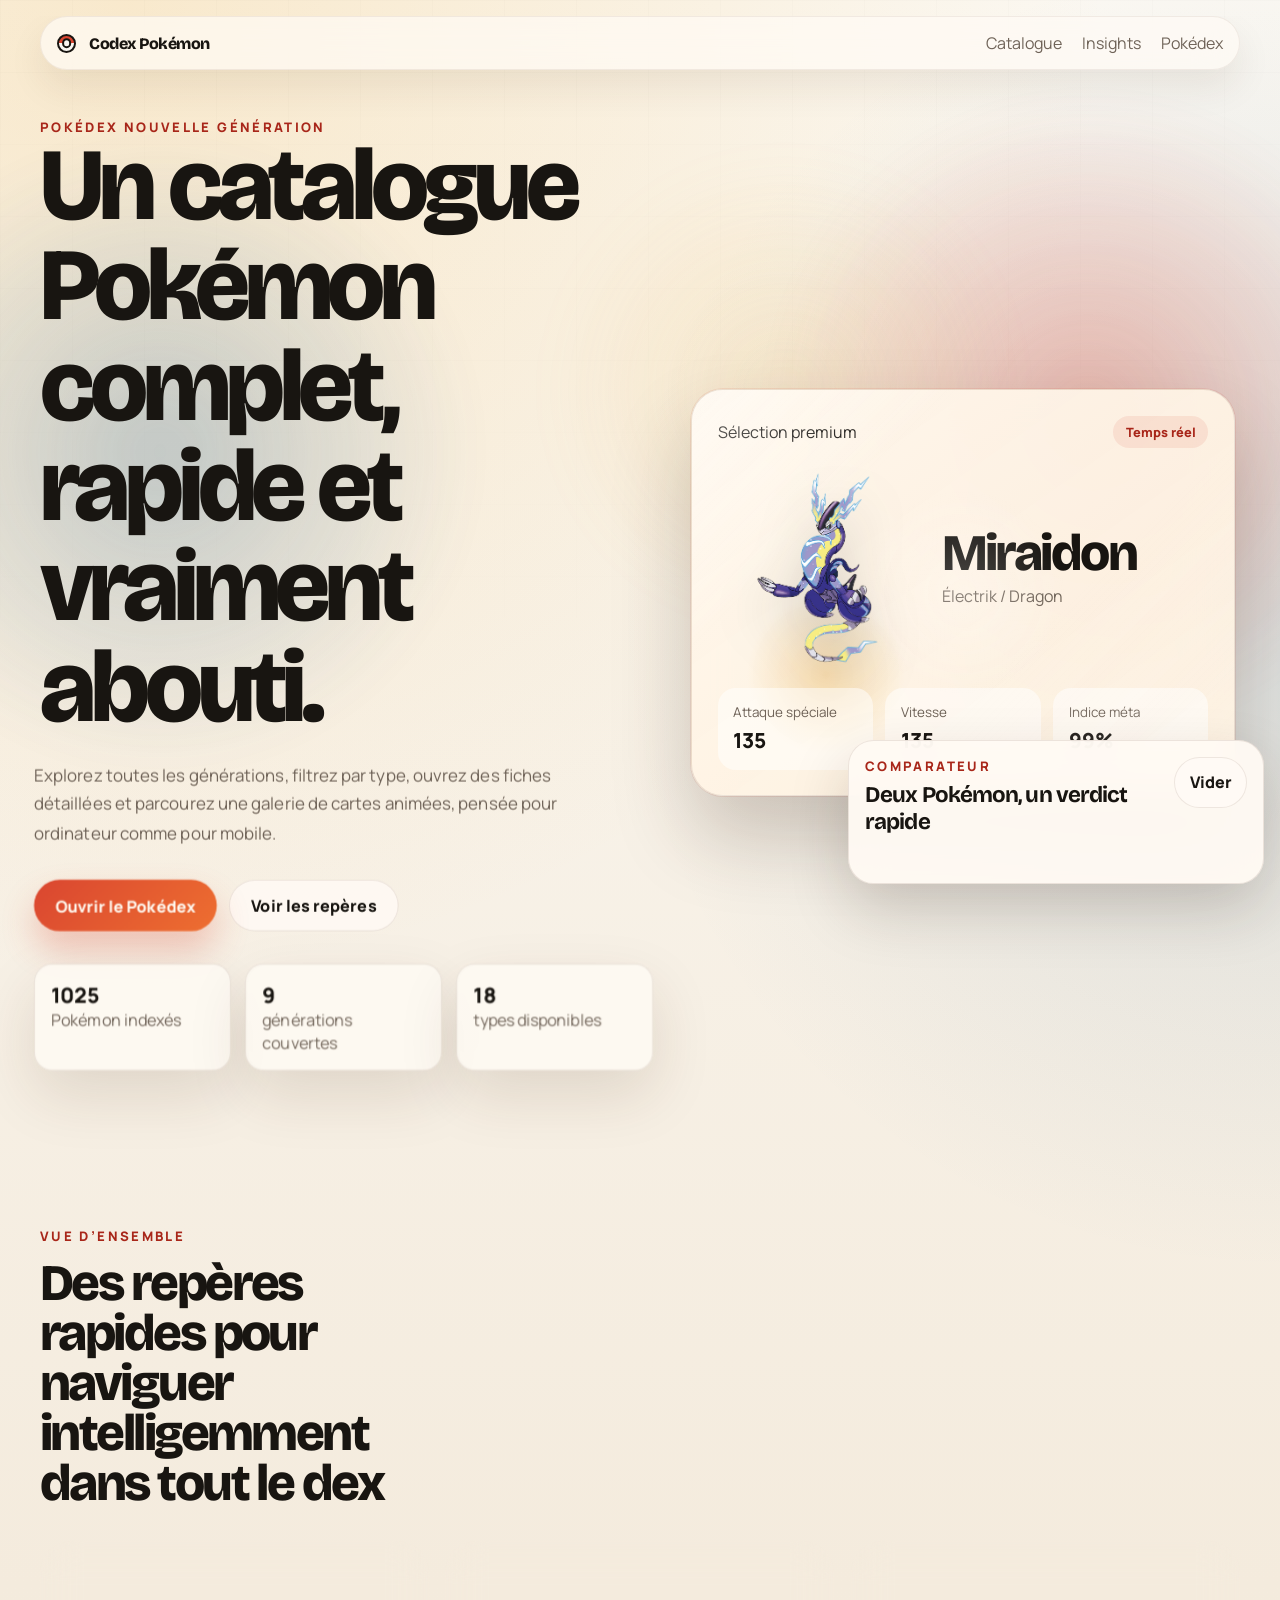
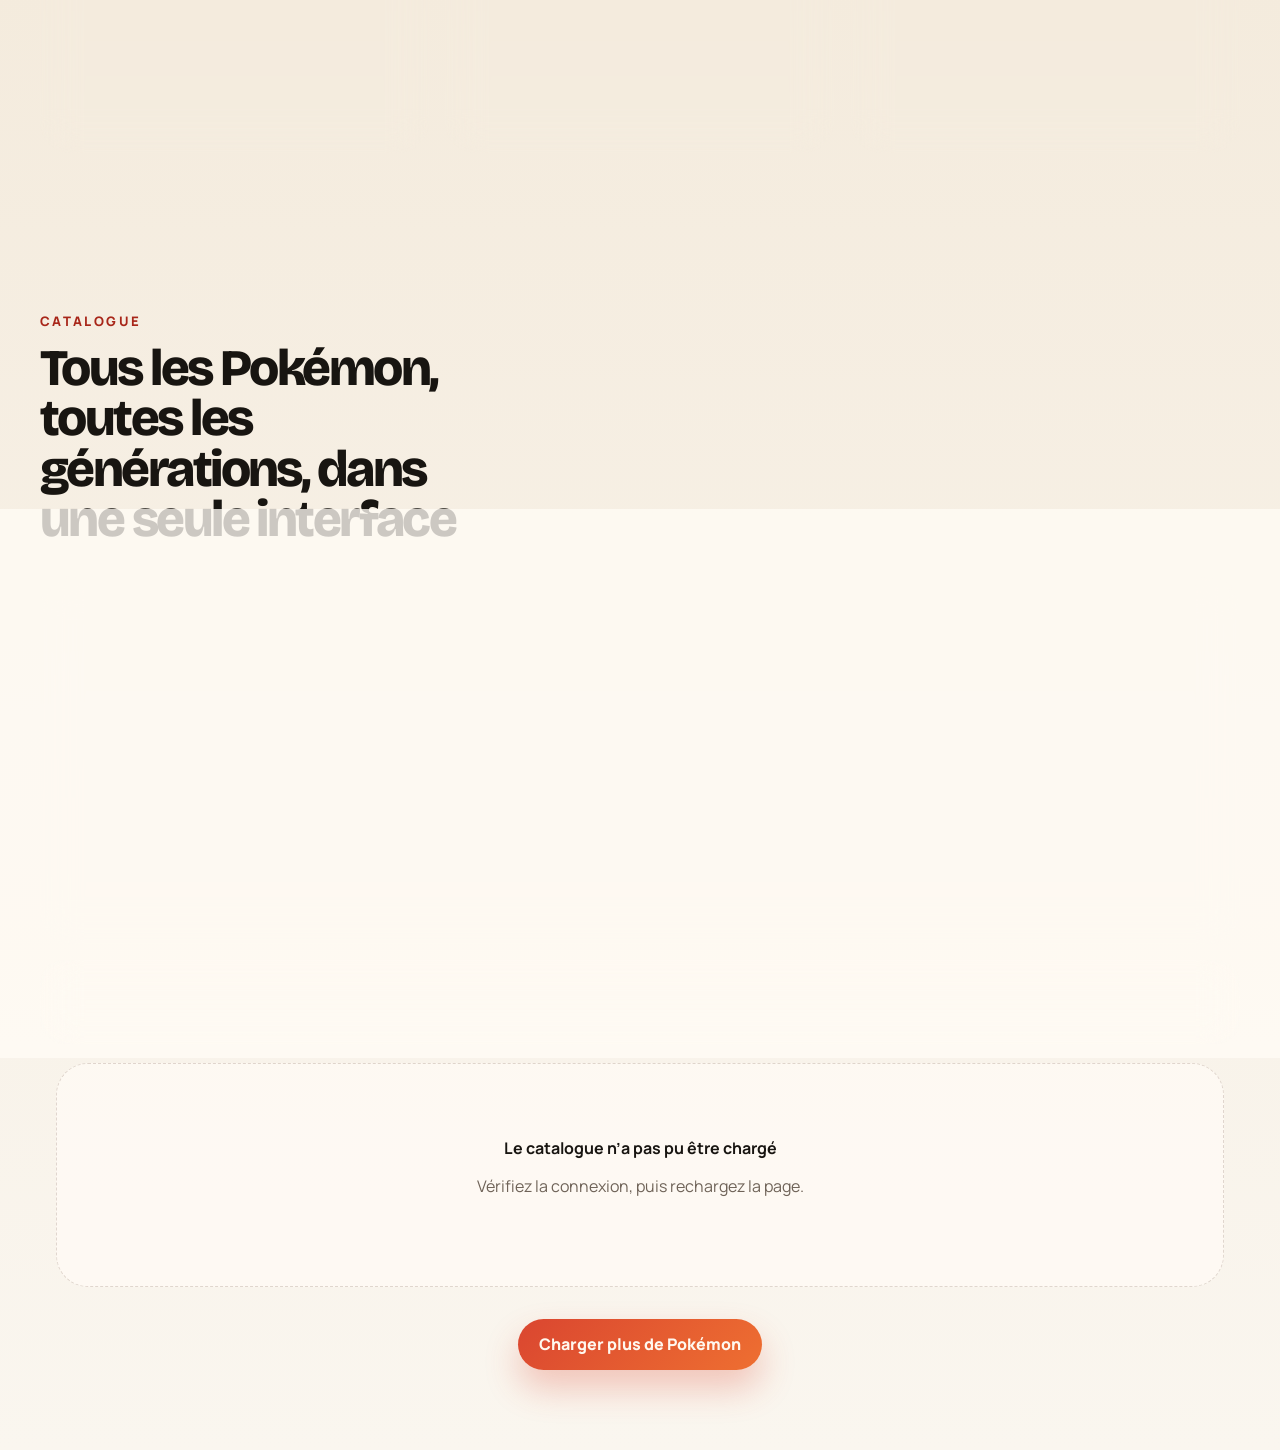
==== commit dad0edb9: "feat: TCG card gallery in detail modal via TCGdex API When opening a Pokemon detail modal, fetches m" ====
--- a/Codex/index.html
+++ b/Codex/index.html
@@ -301,6 +301,14 @@
           </div>
         </section>
       </div>
+
+      <div class="tcg-gallery" id="tcg-gallery" hidden>
+        <div class="detail-block-head">
+          <h3>Cartes TCG</h3>
+          <span id="tcg-count" class="detail-block-head-span"></span>
+        </div>
+        <div class="tcg-scroll" id="tcg-scroll" aria-label="Galerie de cartes TCG"></div>
+      </div>
     </dialog>
 
     <button class="fab-filter" id="fab-filter" type="button" aria-label="Filtres et recherche">
--- a/Codex/styles.css
+++ b/Codex/styles.css
@@ -1085,6 +1085,111 @@
   margin-top: 0.4rem;
 }
 
+/* === TCG Gallery === */
+.tcg-gallery {
+  margin-top: 1rem;
+  padding: 1rem;
+  border: 1px solid var(--stroke);
+  border-radius: var(--radius-lg);
+  background: var(--surface);
+  backdrop-filter: blur(18px);
+  box-shadow: var(--shadow-soft);
+}
+
+.tcg-gallery[hidden] {
+  display: none;
+}
+
+.tcg-gallery .detail-block-head {
+  margin-bottom: 0.9rem;
+}
+
+.detail-block-head-span {
+  color: var(--muted);
+  font-weight: 700;
+  font-size: 0.88rem;
+}
+
+.tcg-scroll {
+  display: flex;
+  gap: 0.75rem;
+  overflow-x: auto;
+  padding-bottom: 0.6rem;
+  scroll-snap-type: x mandatory;
+  -webkit-overflow-scrolling: touch;
+  scrollbar-width: thin;
+  scrollbar-color: var(--stroke) transparent;
+}
+
+.tcg-scroll::-webkit-scrollbar {
+  height: 4px;
+}
+
+.tcg-scroll::-webkit-scrollbar-thumb {
+  background: var(--stroke);
+  border-radius: 999px;
+}
+
+.tcg-card-item {
+  flex-shrink: 0;
+  scroll-snap-align: start;
+  width: 9rem;
+  cursor: pointer;
+  text-decoration: none;
+  color: inherit;
+}
+
+.tcg-card-item img {
+  width: 100%;
+  border-radius: 0.8rem;
+  box-shadow: 0 6px 16px rgba(60, 31, 17, 0.18);
+  transition: transform 240ms var(--ease), box-shadow 240ms var(--ease);
+  display: block;
+  background: var(--surface);
+}
+
+.tcg-card-item:hover img {
+  transform: translateY(-4px) scale(1.03);
+  box-shadow: 0 12px 28px rgba(60, 31, 17, 0.24);
+}
+
+.tcg-card-meta {
+  margin-top: 0.4rem;
+  font-size: 0.7rem;
+  color: var(--muted);
+  text-align: center;
+  line-height: 1.3;
+  overflow: hidden;
+  text-overflow: ellipsis;
+  white-space: nowrap;
+}
+
+.tcg-card-rarity {
+  font-size: 0.65rem;
+  color: var(--accent-deep);
+  font-weight: 700;
+  text-align: center;
+  text-transform: uppercase;
+  letter-spacing: 0.08em;
+}
+
+.tcg-loading {
+  display: flex;
+  align-items: center;
+  gap: 0.6rem;
+  color: var(--muted);
+  font-size: 0.88rem;
+  padding: 0.5rem 0;
+}
+
+.tcg-empty {
+  color: var(--muted);
+  font-size: 0.88rem;
+  padding: 0.5rem 0;
+}
+
+/* === end TCG Gallery === */
+
 .reveal {
   opacity: 0;
   transform: translateY(22px);
@@ -1219,6 +1324,31 @@
 
   .hero {
     min-height: auto;
+    /* Disable 3D perspective on mobile — prevents overflow/clipping bugs */
+    perspective: none;
+  }
+
+  /* Remove all translateZ — they conflict with overflow:hidden on mobile */
+  .hero-copy,
+  .hero-panel,
+  .hero-card {
+    transform-style: flat;
+    will-change: auto;
+  }
+
+  .hero-feature img {
+    margin-inline: auto;
+    transform: none;
+    animation: float-art 5s ease-in-out infinite;
+  }
+
+  .hero-feature h2,
+  .hero-card-top,
+  .hero-stats,
+  .hero-text,
+  .hero-actions,
+  .hero-metrics {
+    transform: none;
   }
 
   .hero h1,
@@ -1229,10 +1359,6 @@
   .hero-feature {
     grid-template-columns: 1fr;
     text-align: center;
-  }
-
-  .hero-feature img {
-    margin-inline: auto;
   }
 
   .hero-stats,
@@ -1310,18 +1436,33 @@
   }
 
   .compare-panel {
-    left: 1rem;
-    right: 1rem;
+    left: 0.75rem;
+    right: 0.75rem;
+    bottom: 5.5rem;
     width: auto;
-  }
-
-  .compare-slots,
+    max-height: 55dvh;
+    overflow-y: auto;
+    overscroll-behavior: contain;
+  }
+
+  .compare-slots {
+    grid-template-columns: repeat(2, minmax(0, 1fr));
+  }
+
   .compare-row {
-    grid-template-columns: 1fr;
+    grid-template-columns: minmax(0, 1fr) 3.8rem minmax(0, 1fr);
+    font-size: 0.82rem;
+    gap: 0.35rem;
+  }
+
+  .compare-row b {
+    min-width: auto;
+    font-size: 0.78rem;
   }
 
   .stat-row {
-    grid-template-columns: 1fr;
+    grid-template-columns: 5.5rem minmax(0, 1fr) 2.5rem;
+    gap: 0.5rem;
   }
 
   .pokemon-card-frame {
@@ -1336,20 +1477,74 @@
   }
 
   .pokemon-card {
-    min-height: 20rem;
-    padding: 0.8rem;
+    min-height: 0;
+    padding: 0.75rem;
   }
 
   .pokemon-card-media {
-    min-height: 10rem;
+    min-height: 9rem;
+    margin-bottom: 0.7rem;
   }
 
   .pokemon-card-media img {
-    width: min(9rem, 78%);
+    width: min(8rem, 80%);
   }
 
   .pokemon-card h3 {
-    font-size: 1.35rem;
+    font-size: 1.1rem;
+    margin-top: 0.3rem;
+  }
+
+  /* Gen chip squishes the name — hide it on cards */
+  .pokemon-card .gen-chip {
+    display: none;
+  }
+
+  /* Meta text is too long for narrow cards — clamp to 2 lines */
+  .pokemon-card-meta {
+    font-size: 0.78rem;
+    display: -webkit-box;
+    -webkit-line-clamp: 2;
+    -webkit-box-orient: vertical;
+    overflow: hidden;
+  }
+
+  /* Stack footer: types on top, buttons below */
+  .pokemon-card-footer {
+    flex-direction: column;
+    align-items: stretch;
+    gap: 0.45rem;
+    margin-top: 0.7rem;
+  }
+
+  /* 3 buttons in a compact grid */
+  .pokemon-card-actions {
+    display: grid;
+    grid-template-columns: repeat(3, 1fr);
+    gap: 0.2rem;
+    flex-wrap: nowrap;
+  }
+
+  .pokemon-card-button {
+    min-height: 2rem;
+    padding: 0.3rem 0.2rem;
+    font-size: 0.7rem;
+    border-radius: 0.6rem;
+    text-align: center;
+    justify-content: center;
+  }
+
+  /* Type chips compact */
+  .pokemon-card-footer .chip-row {
+    flex-wrap: nowrap;
+    overflow: hidden;
+    gap: 0.3rem;
+  }
+
+  .pokemon-card-footer .type-chip {
+    font-size: 0.7rem;
+    padding: 0.2rem 0.5rem;
+    min-height: 1.6rem;
   }
 }
 
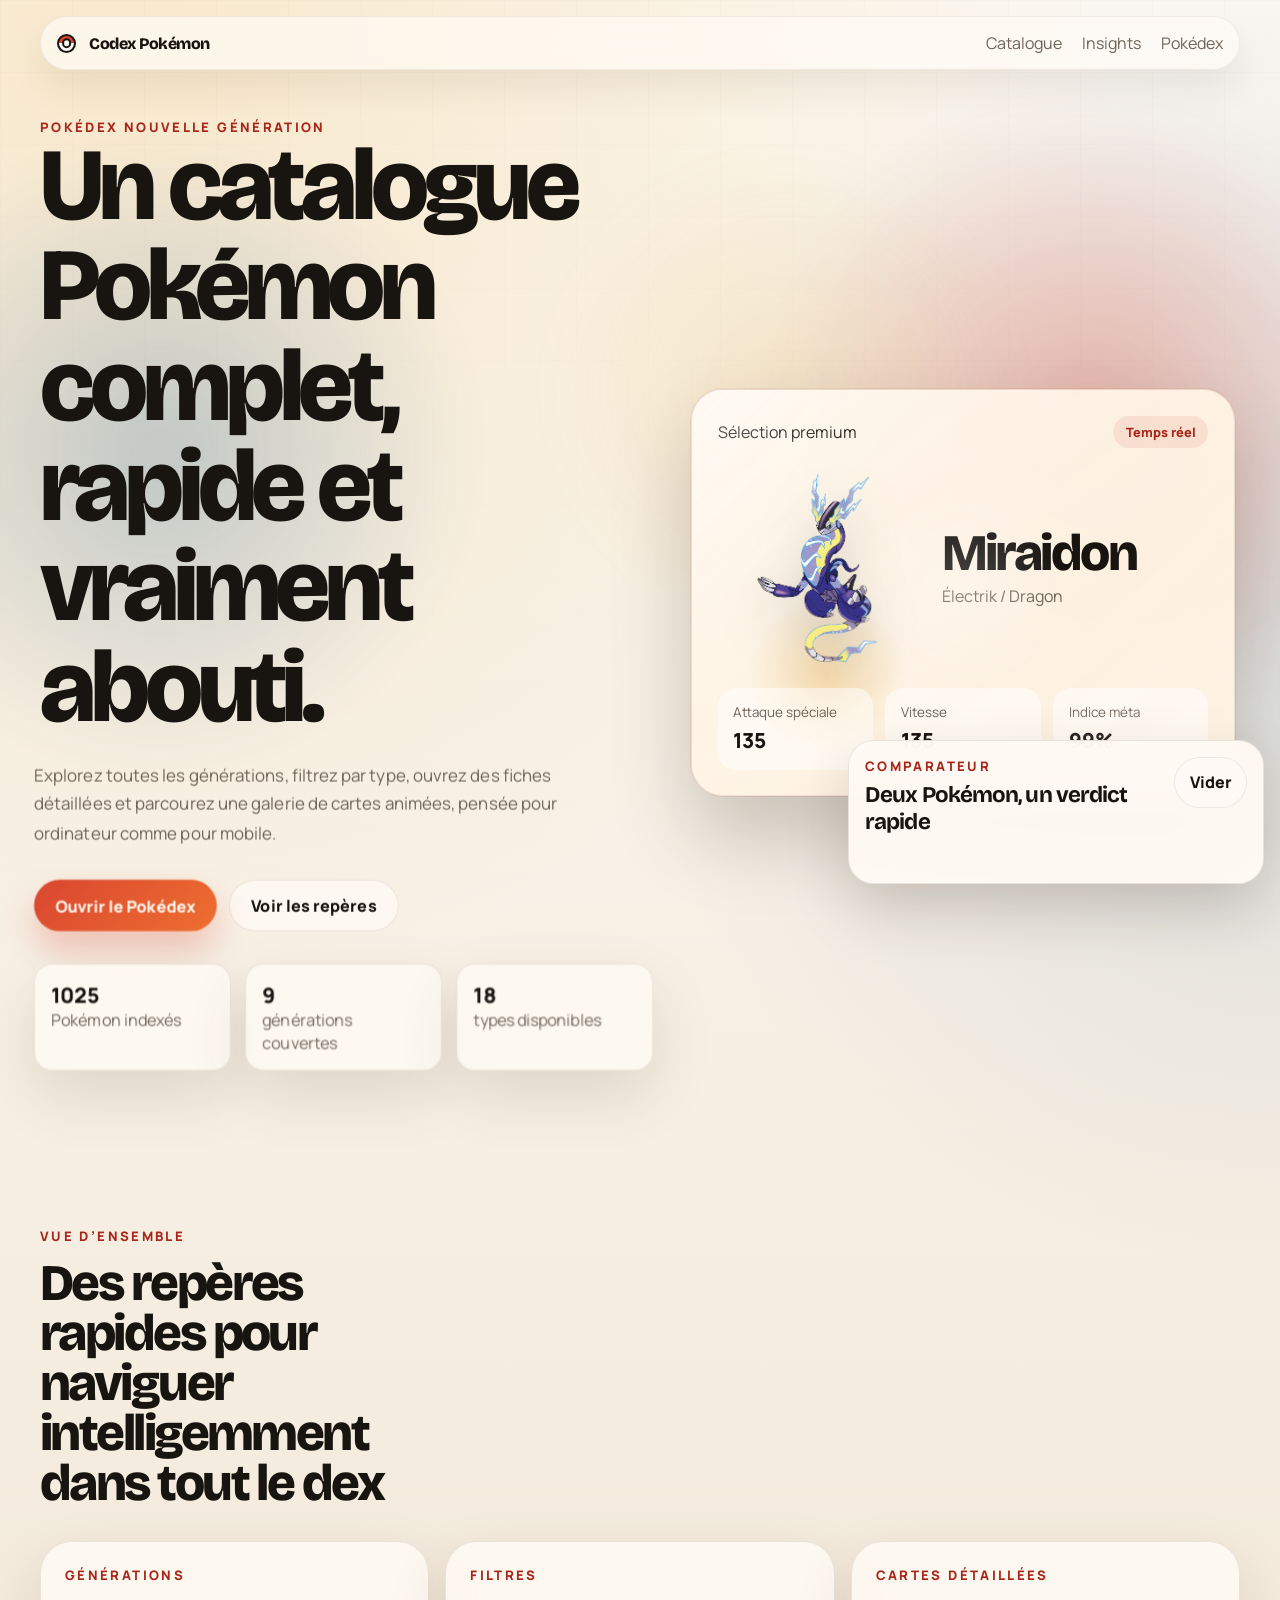
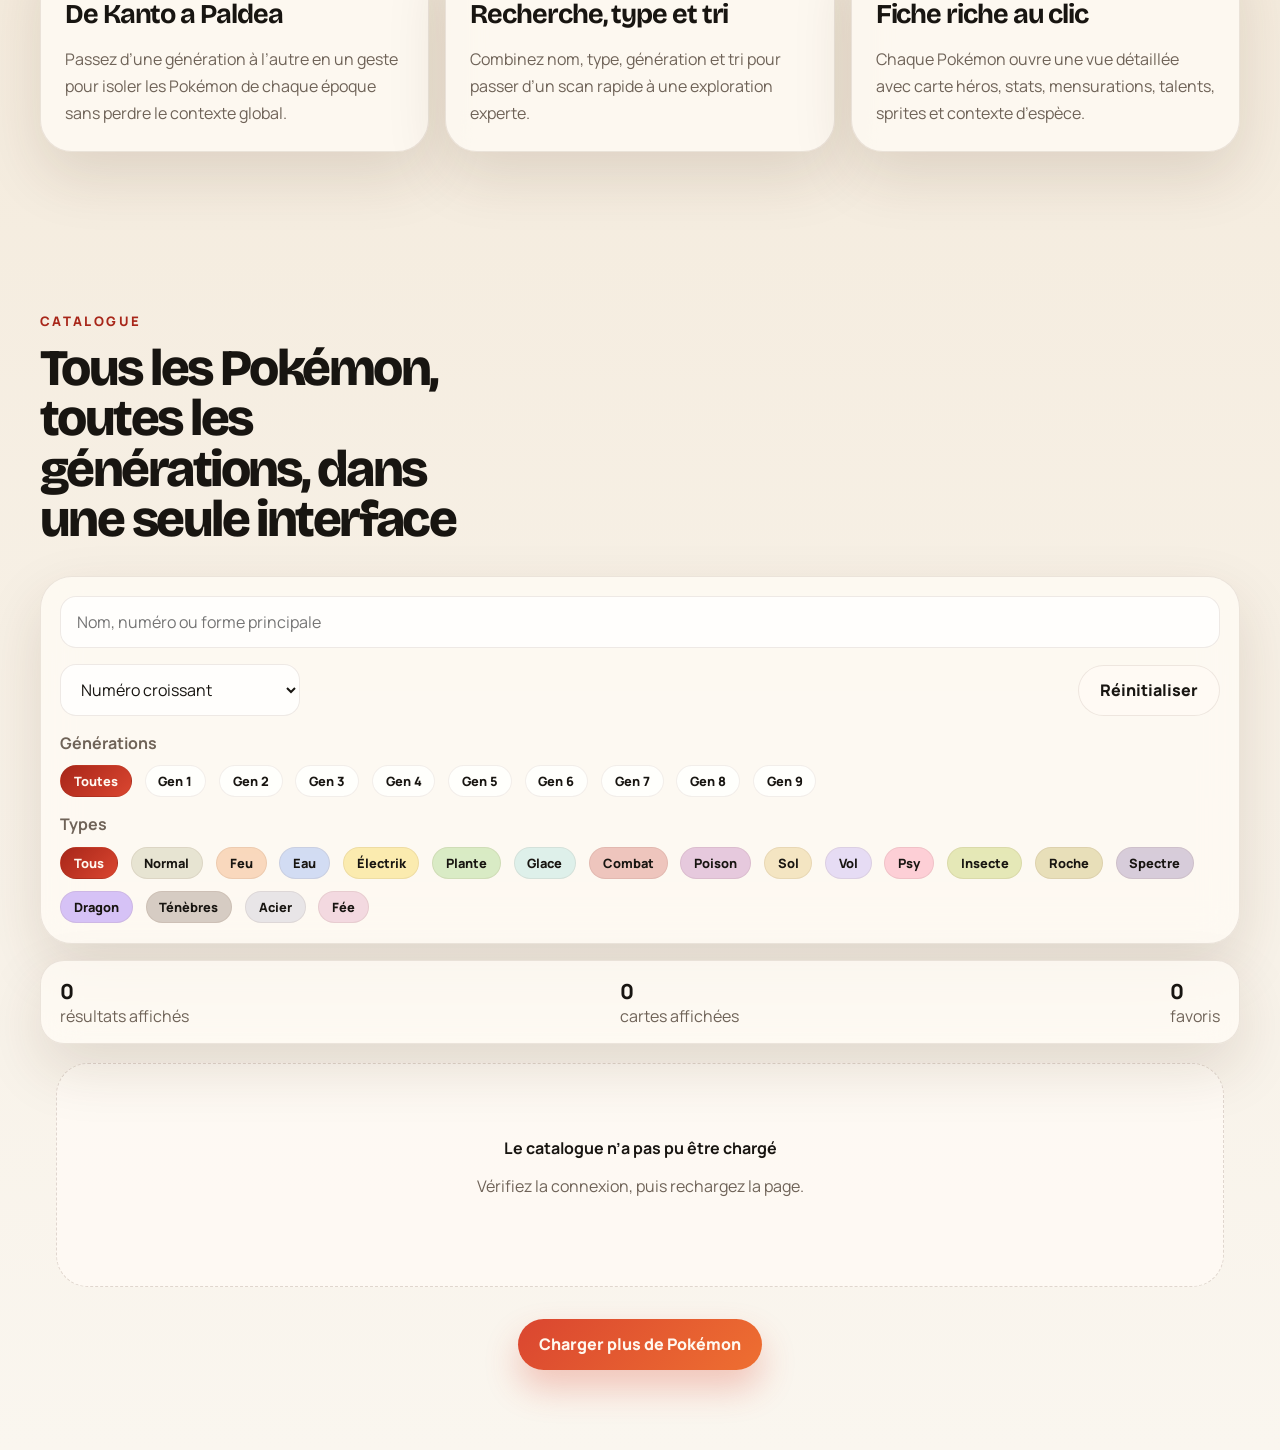
==== commit fcc46b54: "feat: TCG cards en grille + lightbox zoom avec croix de fermeture - Remplace le scroll horizontal pa" ====
--- a/Codex/index.html
+++ b/Codex/index.html
@@ -311,6 +311,11 @@
       </div>
     </dialog>
 
+    <dialog class="tcg-lightbox" id="tcg-lightbox">
+      <button class="tcg-lightbox-close" id="tcg-lightbox-close" type="button" aria-label="Fermer l'aperçu">✕</button>
+      <img class="tcg-lightbox-img" id="tcg-lightbox-img" src="" alt="" loading="lazy" decoding="async" />
+    </dialog>
+
     <button class="fab-filter" id="fab-filter" type="button" aria-label="Filtres et recherche">
       <svg width="22" height="22" viewBox="0 0 24 24" fill="none" stroke="currentColor" stroke-width="2.5" stroke-linecap="round" stroke-linejoin="round" aria-hidden="true">
         <circle cx="11" cy="11" r="8"/><line x1="21" y1="21" x2="16.65" y2="16.65"/>
--- a/Codex/styles.css
+++ b/Codex/styles.css
@@ -1111,32 +1111,22 @@
 }
 
 .tcg-scroll {
+  display: grid;
+  grid-template-columns: repeat(auto-fill, minmax(120px, 1fr));
+  gap: 1rem;
+}
+
+.tcg-card-item {
+  cursor: pointer;
+  background: none;
+  border: none;
+  padding: 0;
+  text-align: center;
+  color: inherit;
   display: flex;
-  gap: 0.75rem;
-  overflow-x: auto;
-  padding-bottom: 0.6rem;
-  scroll-snap-type: x mandatory;
-  -webkit-overflow-scrolling: touch;
-  scrollbar-width: thin;
-  scrollbar-color: var(--stroke) transparent;
-}
-
-.tcg-scroll::-webkit-scrollbar {
-  height: 4px;
-}
-
-.tcg-scroll::-webkit-scrollbar-thumb {
-  background: var(--stroke);
-  border-radius: 999px;
-}
-
-.tcg-card-item {
-  flex-shrink: 0;
-  scroll-snap-align: start;
-  width: 9rem;
-  cursor: pointer;
-  text-decoration: none;
-  color: inherit;
+  flex-direction: column;
+  align-items: center;
+  width: 100%;
 }
 
 .tcg-card-item img {
@@ -1151,6 +1141,57 @@
 .tcg-card-item:hover img {
   transform: translateY(-4px) scale(1.03);
   box-shadow: 0 12px 28px rgba(60, 31, 17, 0.24);
+}
+
+/* === TCG Lightbox === */
+.tcg-lightbox {
+  position: fixed;
+  inset: 0;
+  margin: auto;
+  width: min(88vw, 380px);
+  max-height: 90vh;
+  border: none;
+  background: transparent;
+  padding: 0;
+  overflow: visible;
+}
+
+.tcg-lightbox::backdrop {
+  background: rgba(24, 21, 17, 0.84);
+  backdrop-filter: blur(6px);
+}
+
+.tcg-lightbox-img {
+  width: 100%;
+  height: auto;
+  border-radius: 1.2rem;
+  box-shadow: 0 32px 80px rgba(24, 21, 17, 0.5);
+  display: block;
+}
+
+.tcg-lightbox-close {
+  position: absolute;
+  top: -0.9rem;
+  right: -0.9rem;
+  width: 2rem;
+  height: 2rem;
+  border-radius: 50%;
+  border: none;
+  background: var(--accent);
+  color: #fff8ef;
+  font-size: 1rem;
+  line-height: 1;
+  cursor: pointer;
+  display: flex;
+  align-items: center;
+  justify-content: center;
+  box-shadow: 0 4px 12px rgba(218, 70, 48, 0.45);
+  transition: transform 150ms var(--ease);
+  z-index: 1;
+}
+
+.tcg-lightbox-close:hover {
+  transform: scale(1.12);
 }
 
 .tcg-card-meta {
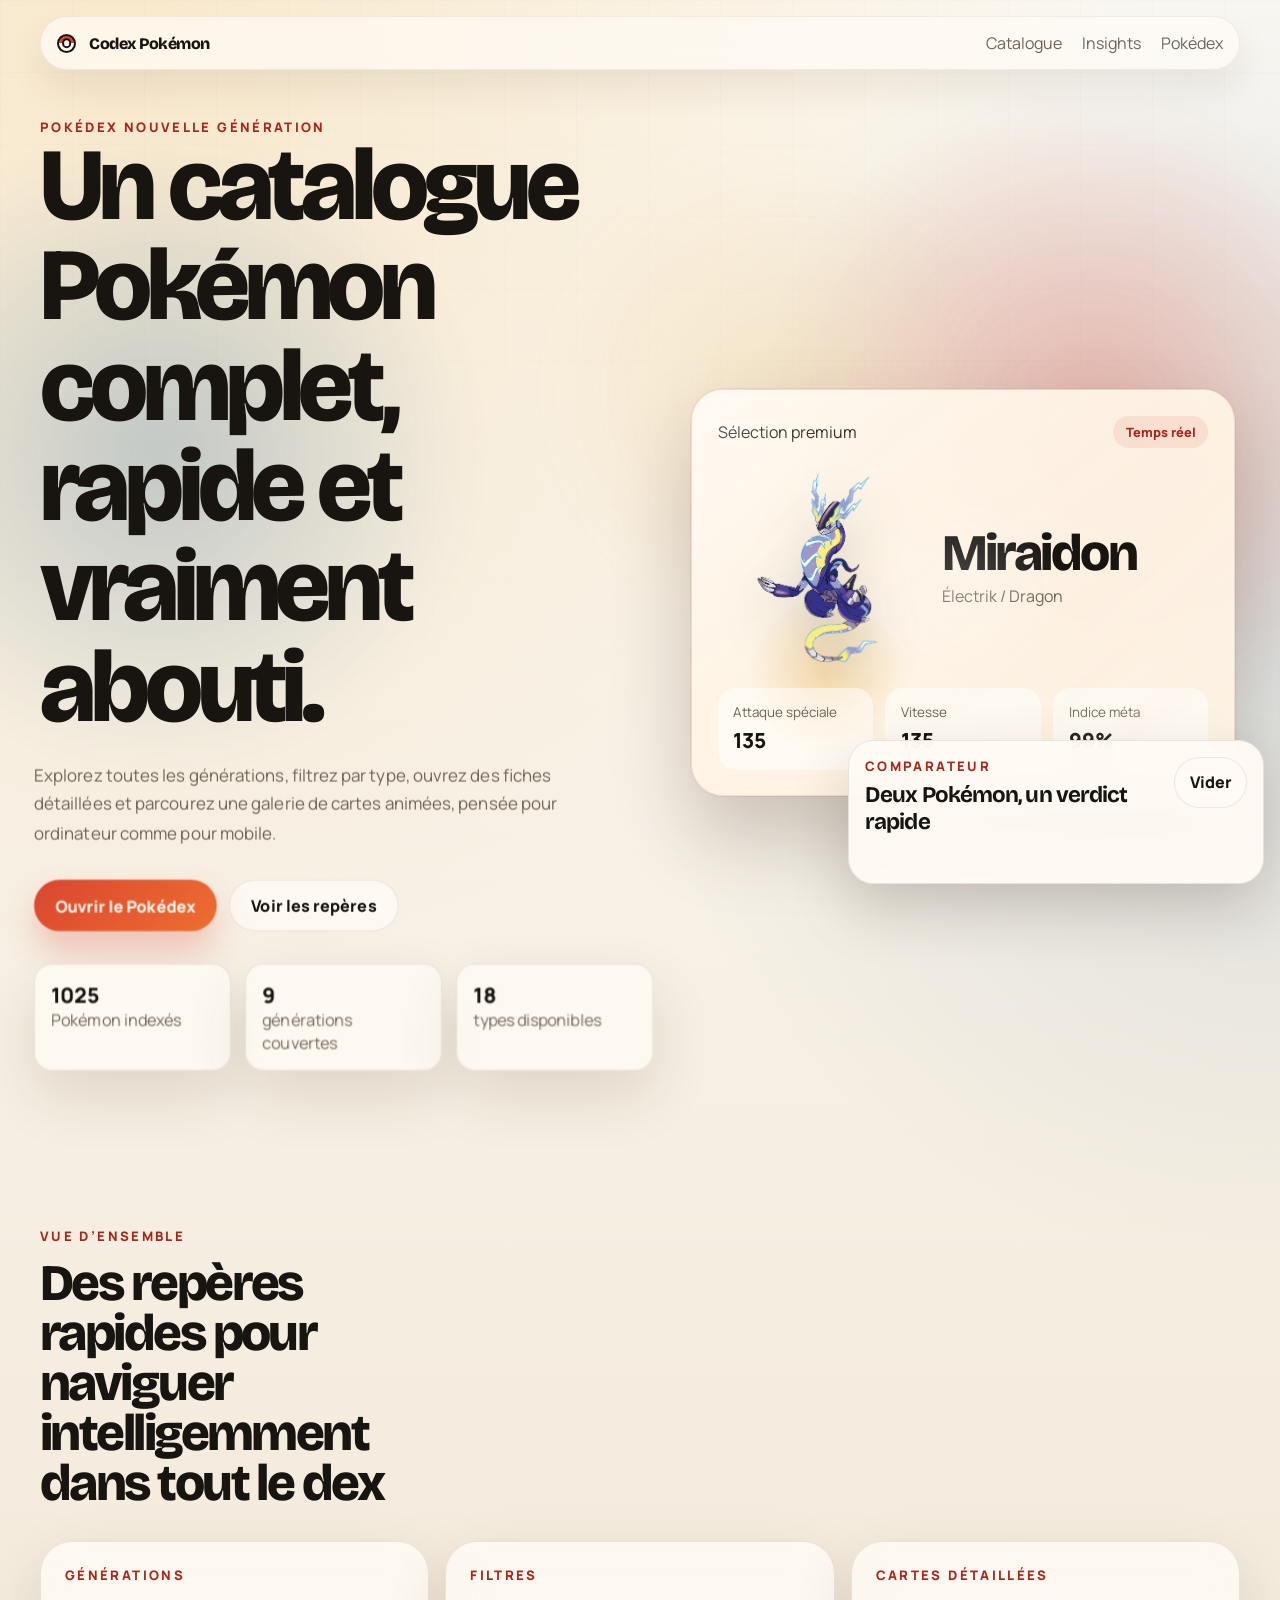
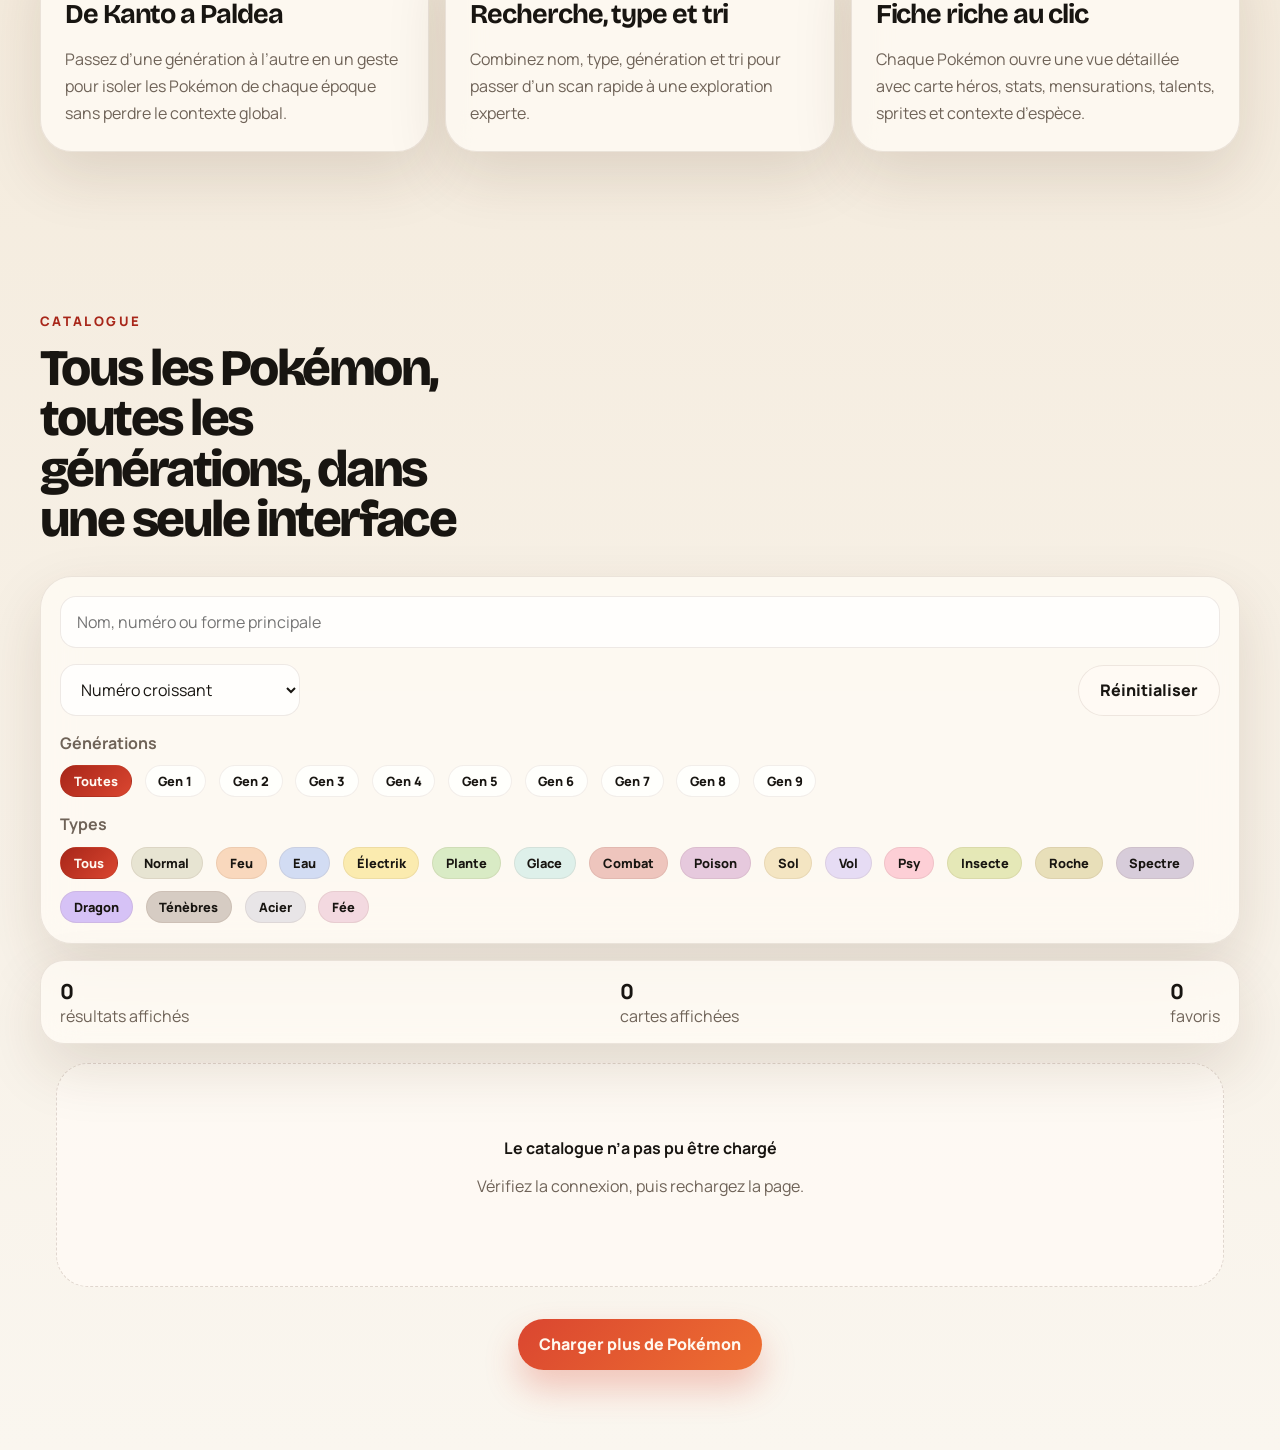
==== commit 8d406a25: "perf: optimisations rendering, JS et réseau - rAF throttle sur pointermove (hero + cartes) → supprim" ====
--- a/Codex/index.html
+++ b/Codex/index.html
@@ -10,6 +10,10 @@
     />
     <link rel="preconnect" href="https://fonts.googleapis.com" />
     <link rel="preconnect" href="https://fonts.gstatic.com" crossorigin />
+    <link rel="preconnect" href="https://pokeapi.co" />
+    <link rel="preconnect" href="https://raw.githubusercontent.com" />
+    <link rel="preconnect" href="https://api.tcgdex.net" />
+    <link rel="preconnect" href="https://assets.tcgdex.net" />
     <link
       href="https://fonts.googleapis.com/css2?family=Bricolage+Grotesque:wght@400;500;600;700;800&family=Manrope:wght@400;500;600;700;800&display=swap"
       rel="stylesheet"
--- a/Codex/styles.css
+++ b/Codex/styles.css
@@ -104,6 +104,7 @@
   background: radial-gradient(circle, rgba(218, 70, 48, 0.46), transparent 70%);
   animation: drift 18s ease-in-out infinite;
   opacity: 0.72;
+  will-change: transform;
 }
 
 .orb-b {
@@ -113,6 +114,7 @@
   background: radial-gradient(circle, rgba(37, 93, 143, 0.36), transparent 70%);
   animation: drift 20s ease-in-out infinite reverse;
   opacity: 0.72;
+  will-change: transform;
 }
 
 .orb-c {
@@ -122,6 +124,7 @@
   background: radial-gradient(circle, rgba(239, 179, 71, 0.30), transparent 70%);
   animation: drift 22s ease-in-out infinite;
   opacity: 0.55;
+  will-change: transform;
 }
 
 .bg-mesh {
@@ -617,6 +620,9 @@
   --card-accent: var(--type-tint);
   --card-accent-strong: rgba(218, 70, 48, 0.22);
   border-top: 2px solid var(--type-border, rgba(88, 52, 34, 0.11));
+  will-change: transform;
+  content-visibility: auto;
+  contain-intrinsic-size: 0 24rem;
 }
 
 .pokemon-card::before {
@@ -659,6 +665,7 @@
 .pokemon-card-media img {
   width: min(12rem, 78%);
   aspect-ratio: 1;
+  will-change: transform, filter;
   object-fit: contain;
   filter: drop-shadow(0 18px 18px rgba(24, 21, 17, 0.14));
   transition: transform 260ms var(--ease), filter 260ms var(--ease);
